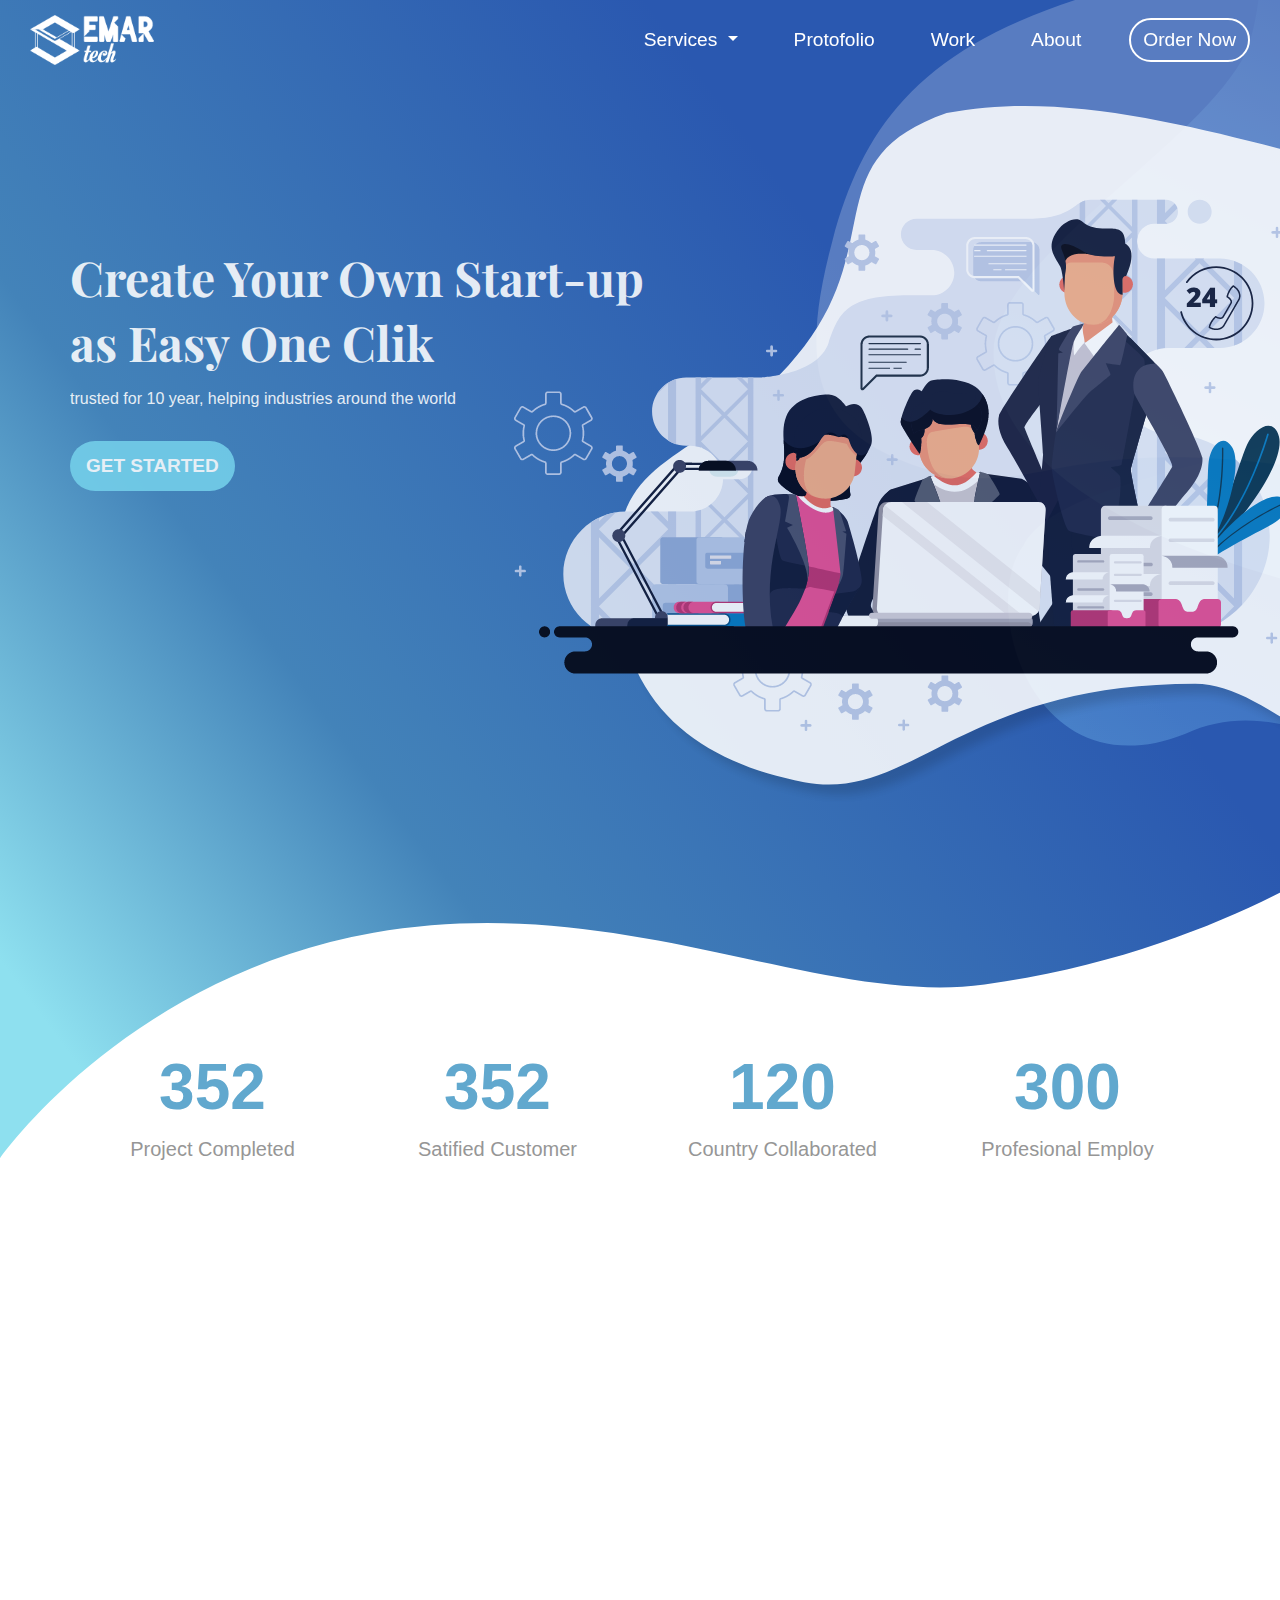
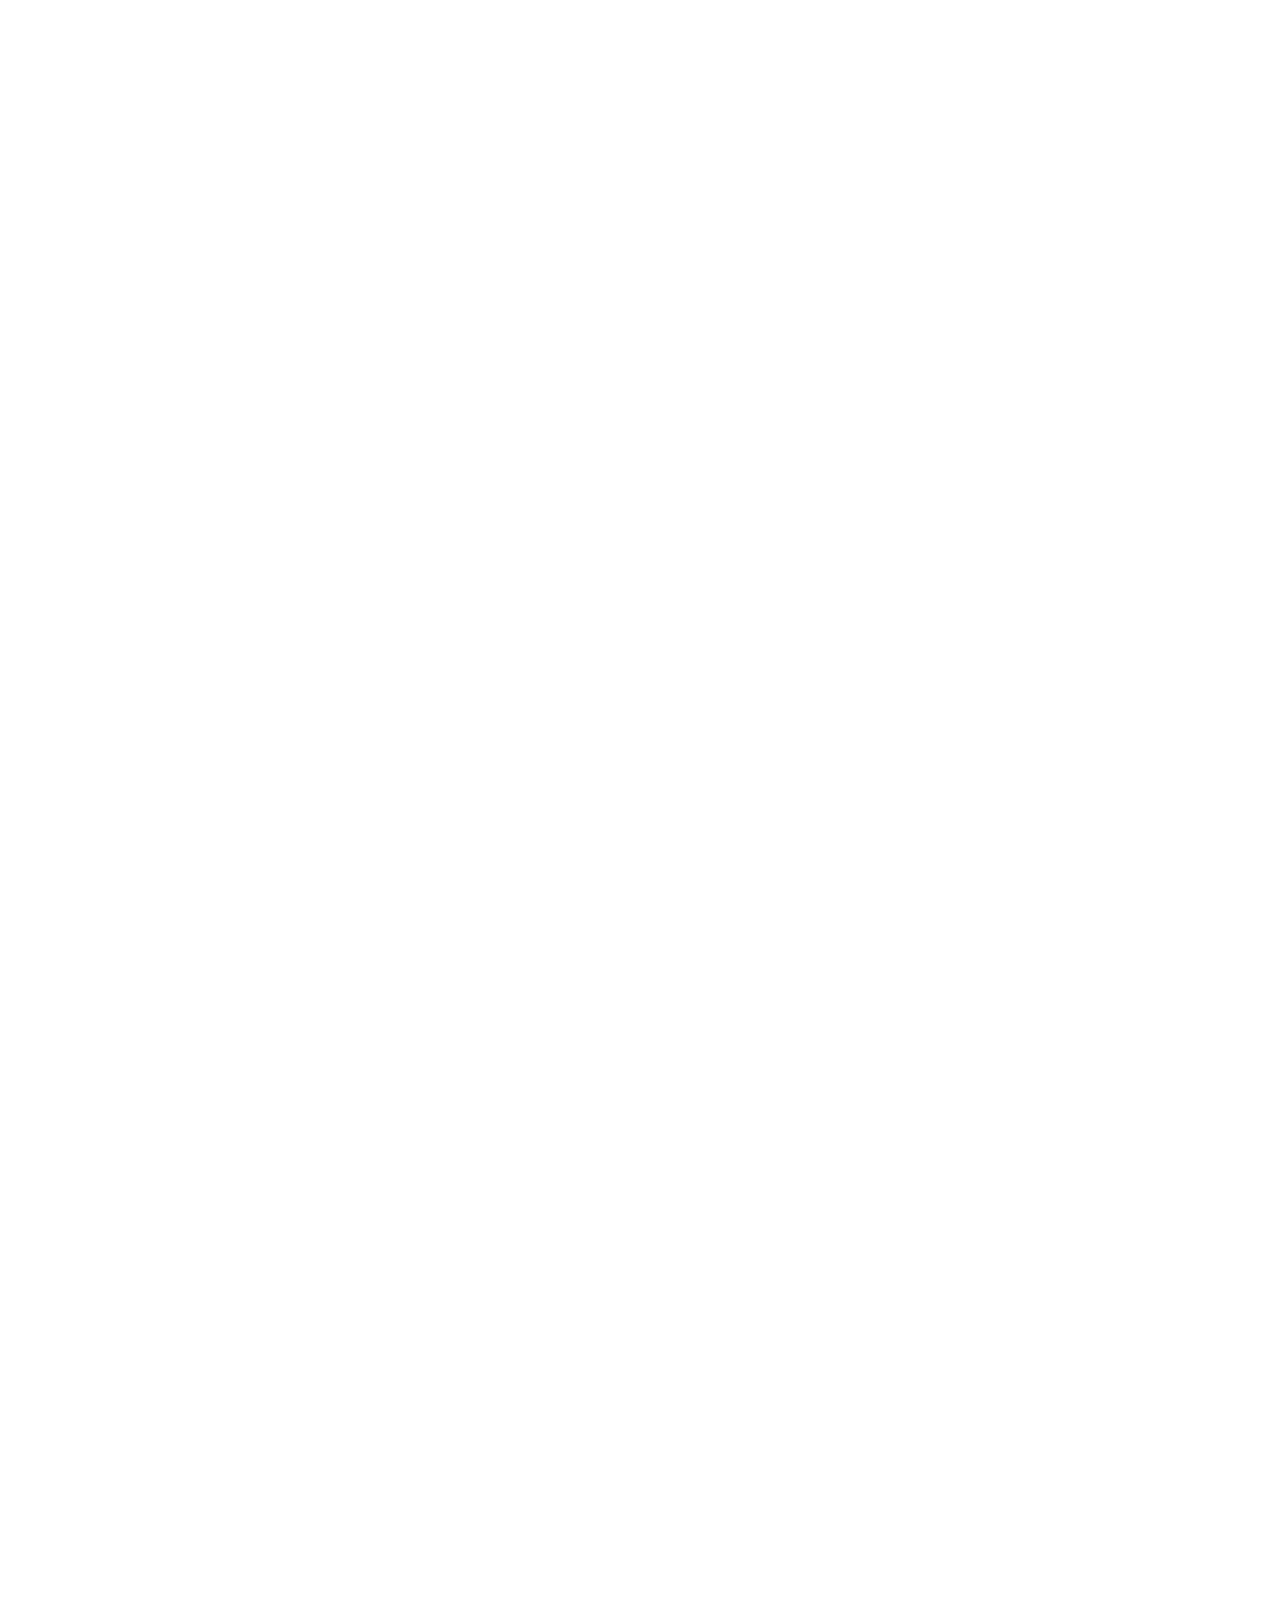
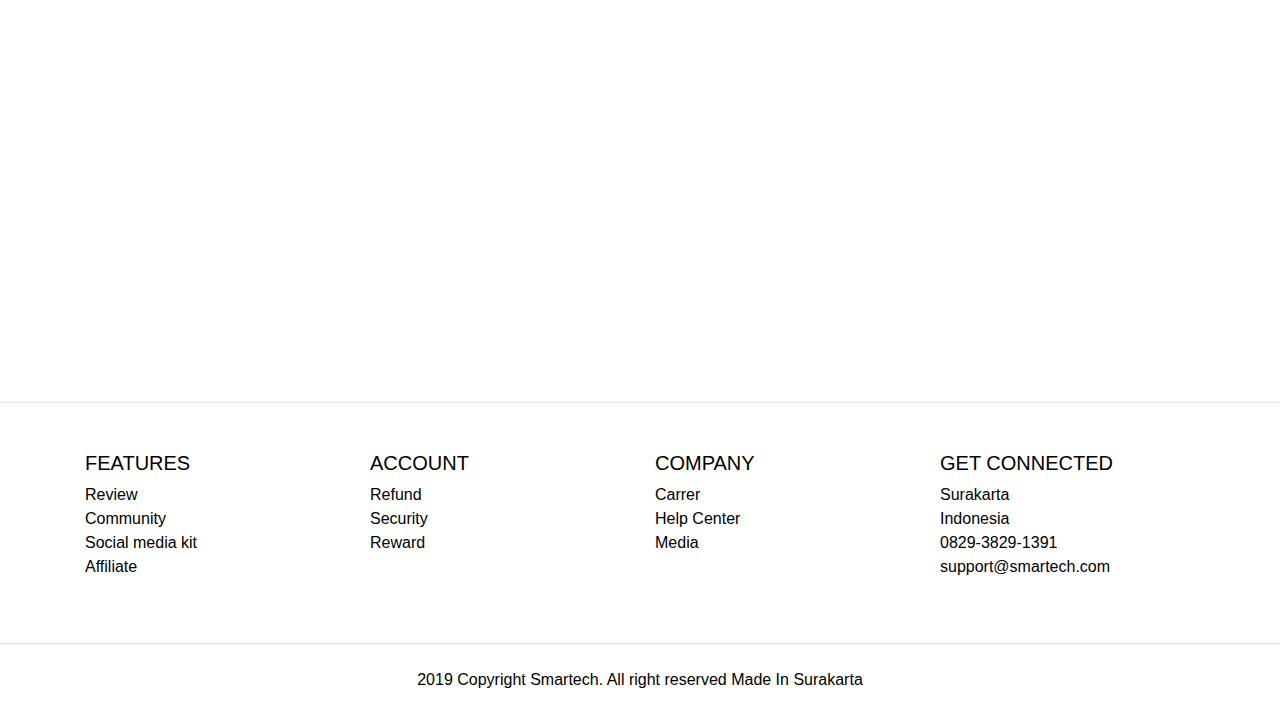
==== index.html @ 8cbab73a "add" ====
<!DOCTYPE html>
<html lang="en">
<head>
    <meta charset="UTF-8">
    <meta name="viewport" content="width=device-width, initial-scale=1.0">
    <meta http-equiv="X-UA-Compatible" content="ie=edge">
    
    <link rel="stylesheet" href="frontend/libraries/bootstrap/css/bootstrap.css">
    <link href="https://fonts.googleapis.com/css?family=Muli:200,200i,300,300i,400,400i,500,500i,600,600i,700,700i,800,800i,900,900i|Playfair+Display:400,400i,700,700i,900,900i&display=swap&subset=cyrillic,latin-ext" rel="stylesheet">
    <!-- <link rel="stylesheet" href="frontend/styles/main.css"> -->
    <link rel="stylesheet" href="frontend/styles/custom.css">
    <link rel="stylesheet" href="frontend/styles/animate.css">
    <title>Semartech.ID</title>
</head>
<body>
    
    
    <!-- navbar -->
    <nav id="navbar" class="navbar sticky-top navbar-expand-lg navbar-dark custom-menu">
        <a class="navbar-brand" href="index.html">
            <img height="50px" src="frontend/images/semartech_logo.png" alt="semartech_logo">
        </a>
        <button class="navbar-toggler" type="button" data-toggle="collapse" data-target="#navbarTogglerDemo01" aria-controls="navbarTogglerDemo01" aria-expanded="false" aria-label="Toggle navigation">
            <span class="navbar-toggler-icon"></span>
        </button>
        <div class="collapse navbar-collapse" id="navbarTogglerDemo01">
            <ul class="navbar-nav ml-auto">
                <li class="nav-item dropdown">
                    <a class="nav-link dropdown-toggle" href="#" id="navbarDropdownMenuLink" role="button" data-toggle="dropdown" aria-haspopup="true" aria-expanded="false">
                        Services
                    </a>
                    <div class="dropdown-menu" aria-labelledby="navbarDropdownMenuLink">
                        <a class="dropdown-item" href="#">Action</a>
                        <a class="dropdown-item" href="#">Another action</a>
                        <a class="dropdown-item" href="#">Something else here</a>
                    </div>
                </li>
                <li class="nav-item">
                    <a class="nav-link" href="portofolio.html">Protofolio</a>
                </li>
                <li class="nav-item">
                    <a class="nav-link" href="#">Work</a>
                </li>
                <li class="nav-item">
                    <a class="nav-link" href="about.html">About</a>
                </li>
            </ul>
            <a href="order.html" class="btn order-now" role="button" aria-pressed="true" style="border-radius: 50px;">Order Now</a>
        </div>
    </nav>
    
    <!-- header -->
    <header class="header">
        
        <div class="container">
            <div class="row d-flex  align-content-center flex-wrap">
                <div class="isi align-self-center fadeonload">
                    <h1>Create Your Own Start-up</h1>
                    <h1>as Easy One Clik</h1>
                    <p class="h-desc">trusted for 10 year, helping industries around the world</p>
                    <a href="#" class="get-started">GET STARTED</a>
                </div>
                <div class="img-relative fadeonload">
                    <img src="frontend/images/ilustration.png" alt="">
                </div>
                
            </div>
        </div>
    </header>
    
    <!-- Counting -->
    <section class="counting">
        <div class="container">
            <div class="row d-flex  align-content-end flex-wrap">
                <div class="col-md-3 text-center">
                    <h2 class="count" data-count="750">0</h2>
                    <p>Project Completed</p>
                </div>
                <div class="col-md-3 text-center">
                    <h2 class="count" data-count="420">0</h2>
                    <p>Satified Customer</p>
                </div>
                <div class="col-md-3 text-center">
                    <h2 class="count" data-count="120">0</h2>
                    <p>Country Collaborated</p>
                </div>
                <div class="col-md-3 text-center">
                    <h2 class="count"  data-count="300">0</h2>
                    <p>Profesional Employ</p>
                </div>
            </div>
        </div>
    </section> 
    
    <!-- Portofolio -->
    <div class="portofolio fadein">
        <div class="container">
            <h1 class="text-center">
                Portofolio
            </h1>
            <p class="text-center">
                Project was has been done
            </p>
            <div class="carousel slide multi-item-carousel" id="theCarousel">
                <div class="carousel-inner row w-100 mx-auto">
                    <div class="carousel-item active col-md-4">
                        <div class="box-portofolio">
                            <img src="frontend/images/item-1@2x.jpg" class="img-fluid mx-auto d-block">
                            <h1>Bird Pet</h1>
                            <p>Best star-up on Bird pet community in Japan</p>
                        </div>
                    </div>
                    <div class="carousel-item col-md-4">
                        <div class="box-portofolio">
                            <img src="frontend/images/item-2@2x.jpg" class="img-fluid mx-auto d-block">
                            <h1>Altm</h1>
                            <p>Online Banking in Euro</p>
                        </div>
                    </div>
                    <div class="carousel-item col-md-4">
                        <div class="box-portofolio">
                            <img src="frontend/images/item-3@2x.jpg" class="img-fluid mx-auto d-block">
                            <h1>nomads</h1>
                            <p>international travel and umrah</p>
                        </div>
                    </div>
                    <div class="carousel-item col-md-4">
                        <div class="box-portofolio">
                            <img src="frontend/images/item-3@2x.jpg" class="img-fluid mx-auto d-block">
                            <h1>nomads</h1>
                            <p>international travel and umrah</p>
                        </div>
                    </div>
                    <div class="carousel-item col-md-4">
                        <div class="box-portofolio">
                            <img src="frontend/images/item-3@2x.jpg" class="img-fluid mx-auto d-block">
                            <h1>nomads</h1>
                            <p>international travel and umrah</p>
                        </div>
                    </div>
                    
                </div>
                <a class="carousel-control-prev" href="#theCarousel" role="button" data-slide="prev">
                    <span class="carousel-control-prev-icon" aria-hidden="true"></span>
                    <span class="sr-only">Previous</span>
                </a>
                <a class="carousel-control-next" href="#theCarousel" role="button" data-slide="next">
                    <span class="carousel-control-next-icon" aria-hidden="true"></span>
                    <span class="sr-only">Next</span>
                </a>
            </div>
            <div class="view text-center">
                <a class="more" href="#">View More</a>
            </div>
        </div>
    </div>
    
    <!-- Partner section -->
    <section class="partner border-bottom fadein">
        <div class="container-fluid">
            <div class="row">
                <div class="col-md-3">
                    <h1>PARTNER</h1>
                    <p class="desc">
                        We cooperate with IT companies in the world for maximum result
                    </p>
                </div>
                <div class="col-md-9 text-center">
                    <div class="imagess">
                        <img class="img-partner align-middle" src="frontend/images/dicoding.png" alt="">
                        <img class="img-partner align-middle" src="frontend/images/adobe.png" alt="">
                        <img class="img-partner align-middle" src="frontend/images/samssung.png" alt="">
                        <img class="img-partner align-middle" src="frontend/images/ibm.png" alt="">
                    </div>
                </div>
            </div>
        </div>
    </section>
    
    <!-- How to Work section -->
    <section class="howtowork fadein">
        <div class="container">
            <div class="row buffer">
                <div class="col-md-4"></div>
                <div class="col-md-4 text-center">
                    <h1>How to Work</h1>
                    <p class="desc">Way to develop your profesional mobile app or website</p>
                </div>
                <div class="col-md-4"></div>
            </div>
            <div class="row buffer">
                <div class="col-md-4">
                    <img class="work-img" src="frontend/images/work1.png" alt="">
                </div>
                <div class="col-md-4">
                    <h1>Design</h1>
                    <p class="desc">Our Profesional designer will design your mobile app or website for produce best quality product</p>
                </div>
                <div class="col-md-4"></div>
            </div>
            <div class="row buffer">
                <div class="col-md-4"></div>
                <div class="col-md-4 text-right">
                    <h1>Develop</h1>
                    <p class="desc">And our profesional developer will implement the design to code with best algorithm</p>
                </div>
                <div class="col-md-4">
                    <img class="work-img" src="frontend/images/work2.png" alt="">
                </div>
            </div>
            <div class="row buffer">
                <div class="col-md-4">
                    <img class="work-img" src="frontend/images/work3.png" alt="">
                </div>
                <div class="col-md-4">
                    <h1>Deliver</h1>
                    <p class="desc">So, we can deliver your order with fast delivery time and we will teach you how to operate your website</p>
                </div>
                <div class="col-md-4"></div>
            </div>
        </div>
    </section>
    
    <!-- Testimonial section -->
    <!-- Portofolio -->
    <div class="testimonial fadein">
        <div class="container">
            <h1 class="text-center">
                Testimonial
            </h1>
            <p class="text-center">
                Who was satified with us
            </p>
            <div class="carousel slide multi-item-carousel" id="theCarousel-2">
                <div class="carousel-inner row w-100 mx-auto">
                    <div class="carousel-item active col-md-4">
                        <div class="box-testimonial">
                            <img src="frontend/images/testi-1.png" class="img-fluid d-block">
                        </div>
                    </div>
                    <div class="carousel-item col-md-4">
                        <div class="box-testimonial">
                            <img src="frontend/images/testi-2.png" class="img-fluid d-block">
                        </div>
                    </div>
                    <div class="carousel-item col-md-4">
                        <div class="box-testimonial">
                            <img src="frontend/images/testi-3.png" class="img-fluid d-block">
                        </div>
                    </div>
                    <div class="carousel-item col-md-4">
                        <div class="box-testimonial">
                            <img src="frontend/images/testi-2.png" class="img-fluid d-block">
                        </div>
                    </div>
                    
                    
                </div>
                <a class="carousel-control-prev" href="#theCarousel-2" role="button" data-slide="prev">
                    <span class="carousel-control-prev-icon" aria-hidden="true"></span>
                    <span class="sr-only">Previous</span>
                </a>
                <a class="carousel-control-next" href="#theCarousel-2" role="button" data-slide="next">
                    <span class="carousel-control-next-icon" aria-hidden="true"></span>
                    <span class="sr-only">Next</span>
                </a>
            </div>
            <div class="order text-center">
                <a class="now" href="#">Order Now</a>
            </div>
            
        </div>
    </div>
    
    <!-- Footer section -->
    <footer class="section-footer mb-4 border-top">
        <div class="container pt-5 pb-5">
            <div class="row justify-content-center">
                <div class="col-12">
                    <div class="row">
                        <div class="col-md-2 col-lg-3">
                            <h5>FEATURES</h5>
                            <ul class="list-unstyled">
                                <li><a href="#">Review</a></li>
                                <li><a href="#">Community</a></li>
                                <li><a href="#">Social media kit</a></li>
                                <li><a href="#">Affiliate</a></li>
                            </ul>
                        </div>
                        <div class="col-md-2 col-lg-3">
                            <h5>ACCOUNT</h5>
                            <ul class="list-unstyled">
                                <li><a href="#">Refund</a></li>
                                <li><a href="#">Security</a></li>
                                <li><a href="#">Reward</a></li>
                            </ul>
                        </div>
                        <div class="col-md-2 col-lg-3">
                            <h5>COMPANY</h5>
                            <ul class="list-unstyled">
                                <li><a href="#">Carrer</a></li>
                                <li><a href="#">Help Center</a></li>
                                <li><a href="#">Media</a></li>
                            </ul>
                        </div>
                        <div class="col-md-2 col-lg-3">
                            <h5>GET CONNECTED</h5>
                            <ul class="list-unstyled">
                                <li><a href="#">Surakarta</a></li>
                                <li><a href="#">Indonesia</a></li>
                                <li><a href="#">0829-3829-1391</a></li>
                                <li><a href="#">support@smartech.com</a></li>
                            </ul>
                        </div>
                    </div>
                </div>
            </div>
        </div>
        <div class="container-fluid">
            <div class="row border-top justify-content-center align-item pt-4">
                <div class="col-auto align-center-500 text-grey6=-light">
                    2019 Copyright Smartech. All right reserved   Made In Surakarta
                </div>
                
            </div>
        </div>
    </footer>
    
    <script src="frontend/libraries/jquery/jquery-3.4.1.min.js"></script>
    <script src="frontend/libraries/bootstrap/js/bootstrap.js"></script>
    <script>
        $('.multi-item-carousel').on('slide.bs.carousel', function (e) {
            let $e = $(e.relatedTarget),
            itemsPerSlide = 3,
            totalItems = $('.carousel-item', this).length,
            $itemsContainer = $('.carousel-inner', this),
            it = itemsPerSlide - (totalItems - $e.index());
            if (it > 0) {
                for (var i = 0; i < it; i++) {
                    $('.carousel-item', this).eq(e.direction == "left" ? i : 0).
                    // append slides to the end/beginning
                    appendTo($itemsContainer);
                }
            }
        });
    </script>
    <script>
        window.onscroll = function() {myFunction()};
        
        var navbar = document.getElementById("navbar");
        
        var sticky = navbar.offsetTop+200;
        
        function myFunction() {
            if (window.pageYOffset >= sticky) {
                navbar.classList.add("sticky")
            } else {
                navbar.classList.remove("sticky");
            }
        }
    </script>
    <script>
        // $(window).scroll(function (event) {
            //     var scroll = $(window).scrollTop();
            
            //     if(scroll == 0)
            //     setTimeout(function(){reInitCount();},500);
            // });
            
            function reInitCount(){
                $(".count").each(function() {
                    $(this).html('0');
                    count($(this));
                });
            }
            function count($this) {
                var current = parseInt($this.html(), 10);
                current = current + 1;
                $this.html(++current);
                if (current > $this.data('count')) {
                    $this.html($this.data('count'));
                } else {
                    setTimeout(function() {
                        count($this)
                    }, 1);
                }
            }
            
            reInitCount();
            
            
            $(window).scroll(function (event) {
                var scroll = $(window).scrollTop();
                if(scroll == 0)
                setTimeout(function(){reInitCount();},500);
                
                
            });
        </script>
        <script>
            $(document).ready(function() {
                $(window).scroll( function(){
                    $('.fadein').each( function(i){
                        
                        var bottom_of_element = $(this).offset().top + $(this).outerHeight();
                        var bottom_of_window = $(window).scrollTop() + $(window).height();
                        
                        if( bottom_of_window+500 > bottom_of_element ){
                            $(this).animate({'opacity':'1'},1000);
                        }
                        
                    }); 
                });
            });
        </script>
        <script>
            $(document).ready(function() {
                $('.fadeonload').each( function(i){
                    $(this).animate({'opacity':'1','margin-left':'0px'},1000);
                }); 
            });
        </script>
    </body>
    </html>
---- frontend/styles/main.css ----
body {
  font-family: "muli", sans-serif;
  color: blue;
}

.navbar-brand img {
  max-height: 40px;
}

.navbar {
  max-height: 70px;
  background-color: #2A58B0;
  color: white;
  position: fixed;
  width: 100%;
  top: 0;
  z-index: 1;
}

.navbar-dark .navbar-collapse {
  background-color: #2A58B0;
  margin-left: -20px;
  margin-right: -20px;
  padding-left: 20px;
  padding-right: 20px;
  padding-bottom: 5px;
}

.navbar-dark .navbar-nav .nav-item a {
  font-weight: 500;
  color: #fff;
}

.navbar-dark .navbar-nav .nav-item .dropdown-item {
  color: #2A58B0;
}

.btn-login {
  border-radius: 20px;
  background: #fff;
  opacity: 0.39;
  -webkit-box-shadow: 0px 10px 18px rgba(67, 109, 190, 0.8);
          box-shadow: 0px 10px 18px rgba(67, 109, 190, 0.8);
}

.btn-login:hover {
  opacity: 1;
}

.btn-navbar-right {
  margin-top: -10px !important;
  margin-bottom: -8px !important;
}

header {
  color: #000;
  font-weight: 600;
  background-image: url("../images/portofolio_background.jpg");
  background-size: cover;
  margin-top: -50px;
  padding: 90px 0 45px;
}

header h1 {
  font-family: "playfair display", sans-serif;
  font-weight: bold;
}

header img {
  max-width: 500px;
  max-height: 600px;
  margin-right: 100px;
}

.section-portofolio {
  color: #000;
  background: -webkit-gradient(linear, left top, left bottom, from(rgba(241, 251, 253, 0.21)), to(#e7ebed));
  background: linear-gradient(rgba(241, 251, 253, 0.21) 0%, #e7ebed 100%);
}

.section-portofolio h2 {
  font-family: "playfair display", sans serif;
  font-weight: bold;
}

.card-portofolio {
  padding: 20px 24px;
  width: 300px;
  height: 400px;
  border-radius: 8px;
  background: #fff;
  -webkit-box-shadow: 10px 10px 30px rgba(0, 0, 0, 0.5);
          box-shadow: 10px 10px 30px rgba(0, 0, 0, 0.5);
}

.card-portofolio .card {
  min-width: 300px;
}

.card-portofolio .card-portofolio-content img {
  max-width: 250px;
  max-height: 300px;
}

.card-portofolio .card-portofolio-content h3 {
  font-weight: 600;
  font-size: 24px;
  color: #000;
}

.card-portofolio .card-portofolio-content p {
  margin-top: -5px;
  font-family: Muli;
  font-weight: normal;
  text-align: left;
  font-size: 12px;
  color: #605c5c;
  border: 1px solid rgba(0, 0, 0, 0);
}

footer {
  color: #000;
}

footer a {
  color: #000;
}

.order {
  background-image: url("../images/background_order.jpg");
  min-height: 660px;
  color: #fff;
}

.order .back-home {
  color: white;
  margin-top: -12px;
  margin-left: 0px;
}

.order .back-home a {
  color: white;
}

.order h1 {
  font-family: "Playfair Display", serif;
  font-weight: bold;
  font-size: 45px;
}

.order p {
  font-weight: lighter;
}

.order h3 {
  font-family: "Playfair Display", serif;
  font-weight: 500;
}

.order input {
  width: 460px;
  height: 44px;
  border-radius: 4px;
  background: rgba(255, 255, 255, 0.048);
  -webkit-box-shadow: 0px 3px 6px rgba(0, 0, 0, 0.685);
          box-shadow: 0px 3px 6px rgba(0, 0, 0, 0.685);
  padding: 12px;
  color: #fff;
}

.order input:focus {
  outline-color: #00FFE2;
  background: rgba(0, 0, 0, 0.048);
  outline-width: 5px;
  border: none;
}

.order textarea {
  width: 460px;
  height: 100px;
  border-radius: 4px;
  background: rgba(255, 255, 255, 0.048);
  -webkit-box-shadow: 0px 3px 6px rgba(0, 0, 0, 0.685);
          box-shadow: 0px 3px 6px rgba(0, 0, 0, 0.685);
  color: #fff;
  padding: 12px;
}

.order textarea:focus {
  background: rgba(0, 0, 0, 0.048);
  border: none;
  outline-color: #00FFE2;
  outline-width: 5px;
}

.order .btn-send {
  background-color: #00FFE2;
  font-family: "Muli", sans-serif;
  font-weight: 600;
}

.order .btn-send:hover {
  background-color: #a8fff5;
}

.order .project-type {
  width: 460px;
  height: 44px;
  border-radius: 4px;
  background: rgba(255, 255, 255, 0.048);
  -webkit-box-shadow: 0px 3px 6px rgba(0, 0, 0, 0.685);
          box-shadow: 0px 3px 6px rgba(0, 0, 0, 0.685);
  padding: 12px;
  color: #fff;
}

.order .project-type .item-project {
  width: 460px;
  height: 44px;
  border-radius: 4px;
  background: rgba(255, 255, 255, 0.048);
  -webkit-box-shadow: 0px 3px 6px rgba(0, 0, 0, 0.685);
          box-shadow: 0px 3px 6px rgba(0, 0, 0, 0.685);
  padding: 12px;
  color: #fff;
}

.order .project-type:focus {
  background: rgba(0, 0, 0, 0.048);
  border: none;
  outline-color: #00FFE2;
  outline-width: 5px;
}
/*# sourceMappingURL=main.css.map */
---- frontend/styles/custom.css ----
body{
    color: black;
    /* overflow-x: hidden; */
}
h1 {
    font-family: "playfair display", sans-serif;
    font-weight: bold;
}
.buffer {
    padding: 25px 0px;
}
.vcenter {
    display: flex;
    align-items: center;
}

/* NAV */



.custom-menu {
    background-color: #2a324000;
    padding: 10px 30px;
    position: fixed;
    width: 100%;
    transition: 0.3s;
}
.bg-blue{
    background-color: #4471c6;
}
.ml-auto .dropdown-menu {
    left: auto !important;
    right: 0px;
}
.order-now {
    border-radius: 50px;
    border: 2px solid white;
    margin-left: 20px;
}
.nav-item .nav-link, .order-now {
    font-size: 1.2em;
    
}
.navbar-dark .navbar-nav .nav-link, .order-now {
    color: white;
}
li.nav-item {
    padding: 0px 20px;
}
div#navbarTogglerDemo01 {
    background: transparent;
}
.sticky {
    background: #61a8ce;
    transition: 0.3s;
}
/* NAV ENDS */

/* HEADER */
.header {
    background: url(../images/background.png)no-repeat;
    /* height: 100vh; */
    overflow: hidden;
    padding: 50px 0px;
}
.header .row{
    height: 740px;
}
.isi.align-self-center {
    color: white;
    margin-bottom: 100px;
}
.isi h1 {
    font-size: 3em;
}
.isi a {
    text-decoration: none;
    /* border: 2px solid white; */
    padding: 11px 16px;
    border-radius: 32px;
    color: white;
    font-size: 19px;
    background: #75d1eb;
    font-weight: bolder;
    display: inline-block;
    margin-top: 15px;
}
p.h-desc {
    margin: 15px 0px;
}
.img-relative {
    position: absolute;
    right: 0;
    top: 75px;
}


/* Counting */
.counting {
    background: url(../images/background2.png)no-repeat;
    /* height: 318px; */
    /* background: red; */
    background-position-y: -24px;
}
.counting .row {
    height: 340px;
}
h2.count {
    font-size: 4em;
    font-weight: bold;
    color: #61a8ce;
}
.counting p {
    font-size: 20px;
    color: #969696;
}





/* Portofolio */
.portofolio {
    background: linear-gradient(180deg, #ffffff, #cbd6ec);
    padding: 50px 0px;
    overflow: hidden;
}
.box-portofolio {
    background: white;
    padding: 20px;
    border-radius: 10px;
    box-shadow: 8px 4px 29px -11px black;
}
.carousel-item {
    padding: 30px;
}
.box-portofolio h1 {
    font-family: -apple-system, BlinkMacSystemFont, "Segoe UI", Roboto, "Helvetica Neue", Arial, "Noto Sans", sans-serif, "Apple Color Emoji", "Segoe UI Emoji", "Segoe UI Symbol", "Noto Color Emoji";
    font-size: 20px;
    font-weight: 100;
    margin: 15px 0px 5px 0px;
}
.box-portofolio p {
    color: #717171;
    font-size: 12px;
}
@media (min-width: 768px) {
    .multi-item-carousel .carousel-inner .carousel-item {
      margin-right: inherit;
    }
    .multi-item-carousel .carousel-inner .carousel-item.active + .carousel-item,
    .multi-item-carousel .carousel-inner .carousel-item.active + .carousel-item + .carousel-item {
      display: block;
    }
    .multi-item-carousel .carousel-inner .carousel-item.active:not(.carousel-item-right):not(.carousel-item-left),
    .multi-item-carousel .carousel-inner .carousel-item.active:not(.carousel-item-right):not(.carousel-item-left) + .carousel-item,
    .multi-item-carousel .carousel-inner .carousel-item.active:not(.carousel-item-right):not(.carousel-item-left) + .carousel-item + .carousel-item {
      transition: none;
    }
    .multi-item-carousel .carousel-inner .carousel-item.active + .carousel-item + .carousel-item + .carousel-item {
      position: absolute;
      top: 0;
      right: -33.33333333%;
      z-index: -1;
      display: block;
      visibility: visible;
    }
    .multi-item-carousel .carousel-inner .carousel-item-next,
    .multi-item-carousel .carousel-inner .carousel-item-prev {
      position: relative;
      -webkit-transform: translate3d(0, 0, 0);
              transform: translate3d(0, 0, 0);
    }
    .multi-item-carousel .carousel-inner .carousel-item-prev.carousel-item-right {
      position: absolute;
      top: 0;
      left: 0;
      z-index: -1;
      display: block;
      visibility: visible;
    }
    .multi-item-carousel .active.carousel-item-left + .carousel-item-next.carousel-item-left,
    .multi-item-carousel .carousel-item-next.carousel-item-left + .carousel-item,
    .multi-item-carousel .carousel-item-next.carousel-item-left + .carousel-item + .carousel-item,
    .multi-item-carousel .carousel-item-next.carousel-item-left + .carousel-item + .carousel-item + .carousel-item {
      position: relative;
      -webkit-transform: translate3d(-100%, 0, 0);
              transform: translate3d(-100%, 0, 0);
      visibility: visible;
    }
    .multi-item-carousel .active.carousel-item-right + .carousel-item-prev.carousel-item-right,
    .multi-item-carousel .carousel-item-prev.carousel-item-right + .carousel-item,
    .multi-item-carousel .carousel-item-prev.carousel-item-right + .carousel-item + .carousel-item,
    .multi-item-carousel .carousel-item-prev.carousel-item-right + .carousel-item + .carousel-item + .carousel-item {
      position: relative;
      -webkit-transform: translate3d(100%, 0, 0);
              transform: translate3d(100%, 0, 0);
      display: block;
      visibility: visible;
    }
  }
  


/* Partner */
.partner .container-fluid {
    padding: 0px 40px;
}
.partner .desc {
    font-size: 19px;
}
img.img-partner {
    padding: 0px 5px;
    vertical-align: middle;
}
.border-bottom {
    border-bottom: 1px solid black;
}
.imagess {
    margin: 15px 0px;
}
.partner {
    padding: 30px 0px;
}

/* How it work */
img.work-img {
    width: 100%;
}
p.desc {
    color: #706c6c;
    font-size: 22px;
}
/* Testimonial */

.testimonial p {
    /* letter-spacing: 2px; */
    font-size: 22px;
    font-weight: 100;
    color: #706c6c;
}
.testimonial {
    background: #dfe6f3;
    padding: 50px 0px;
    overflow: hidden;
}
.box-testimonial {
    /* border: 1px solid #888888; */
    padding: 5px;
    border-radius: 10px;
    background: white;
    box-shadow: 5px 6px 11px #afafaf;
}
.testimonial .col-md-4 {
    padding: 10px;
}
.testimonial .carousel-inner{
        padding: 10px 0px;
}
.order , .view{
    margin-top:20px;
}
.order .now, .view .more {
    text-decoration: none;
    transition: 0.2s;
    color: white;
    background: #75d1eb;
    font-size: 20px;
    font-weight: bold;
    border-radius: 40px;
    padding: 10px 30px;
    box-shadow: 3px 3px 7px #5b8894;
}
.order .now:hover,.view .more:hover{
    background: #61a8ce;
}


/* Costum */
.carousel-control-prev {
    left: -12%;
}
.carousel-control-next {
    right: -12%;
}
.carousel-control-next-icon {
    background: #73cae2;
    -webkit-mask-image: url(../images/next.svg);
    mask-image: url(../images/next.svg);
}
.carousel-control-prev-icon {
    background: #73cae2;
    -webkit-mask-image: url(../images/back.svg);
    mask-image: url(../images/back.svg);

}
.carousel-control-prev-icon,.carousel-control-next-icon {
    height: 60px;
    width: 60px;
}

/* Footer */
.section-footer a {
    color: black;
}


@media (max-width: 768px){
    .img-relative{
        display: none;
    }
    .header {
        background: url(../images/background.png)no-repeat;
        /* height: 100vh; */
        overflow: hidden;
        height: 100vh;
        padding: 50px 35px;
    }
    .header .row {
        height: 100vh;
    }
    .isi.align-self-center {
        margin-bottom: 0px;
    }
    .counting {
        background: unset;
        height: unset;
        padding: 40px 0px;
    }
    .counting .row {
        height: unset;
    }
    .isi h1 {
        font-size: 2em;
    }
    .carousel-control-prev {
        left: -6%;
    }
    .carousel-control-next {
        right: -6%;
    }
    .partner h1 {
        text-align: center;
    }
    .howtowork {
        padding: 22px;
    }
    .howtowork h1 {
        text-align:center;
    }
    .howtowork .desc {
        text-align: justify;
    }
    .navbar a {
        margin: 0px;
        display: block;
    }
}
.fadein {
    opacity:0;
}
.fadeonload {
    opacity: 0;
}
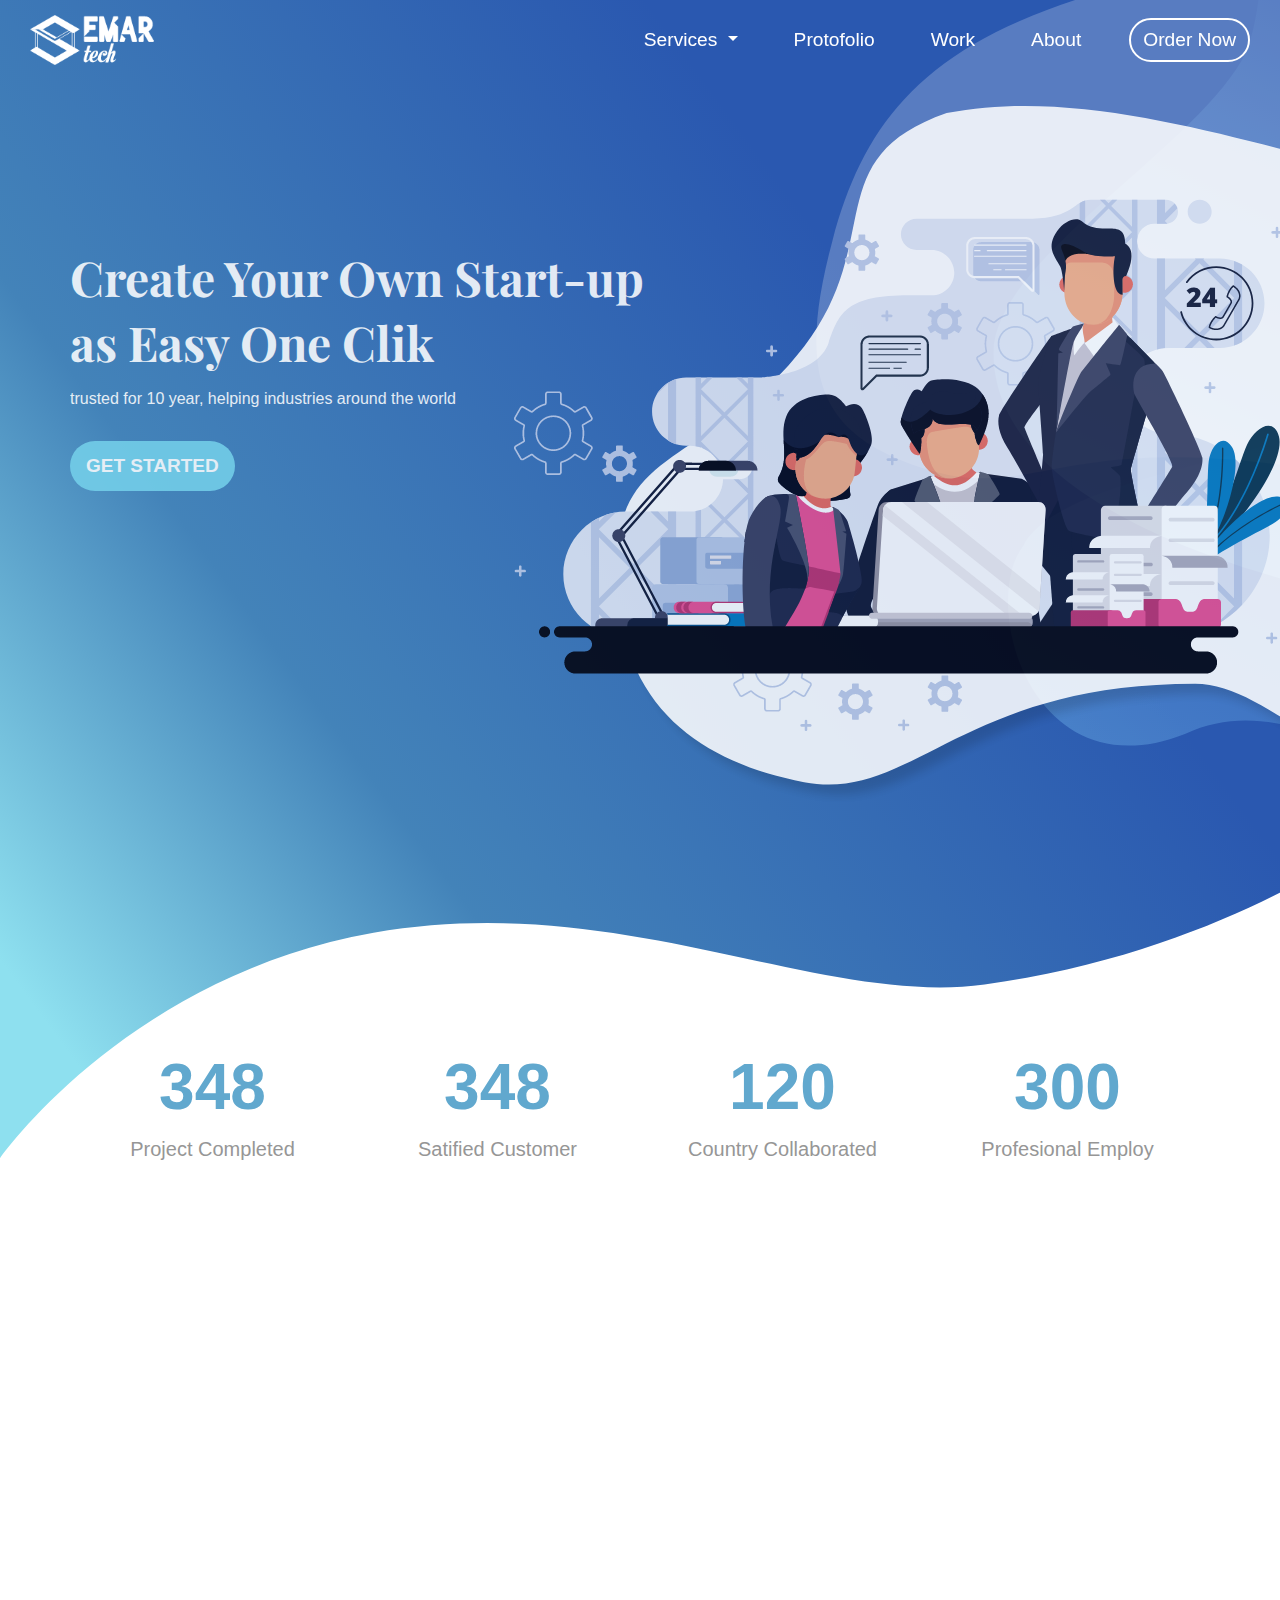
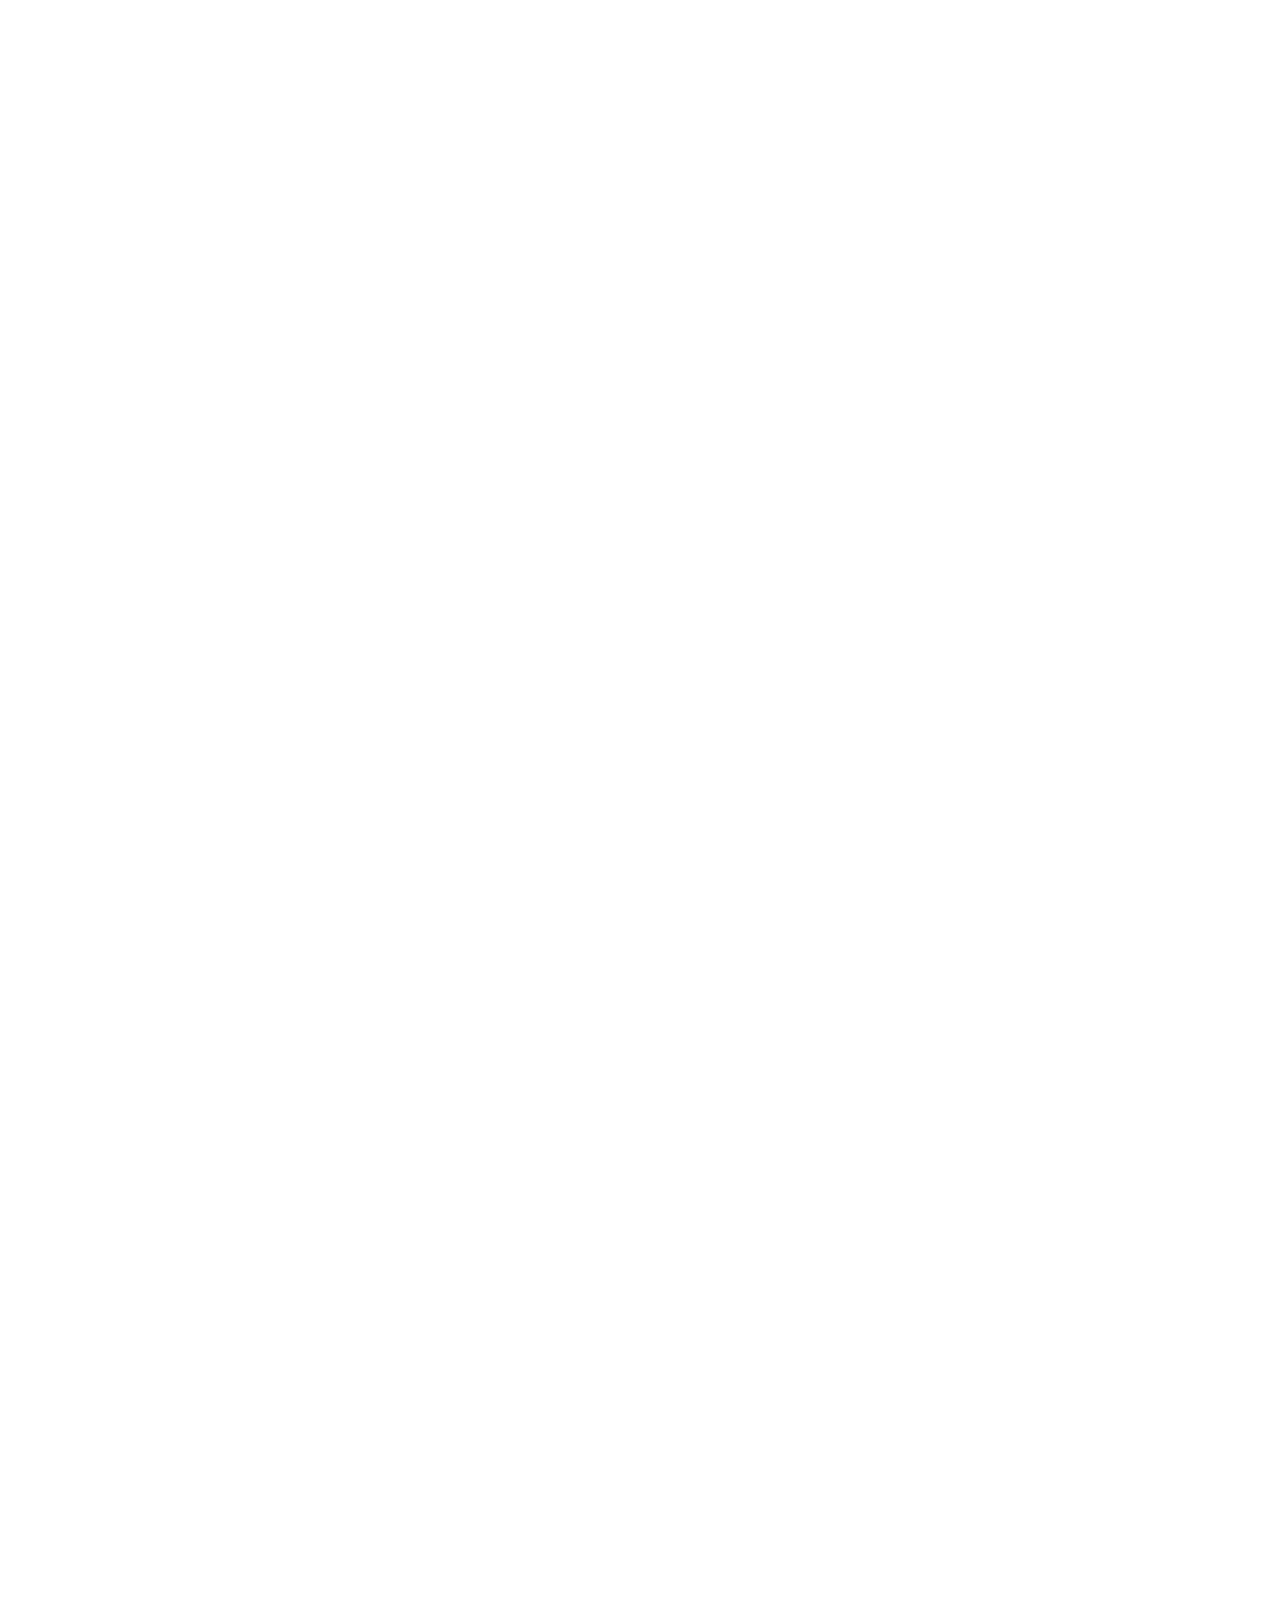
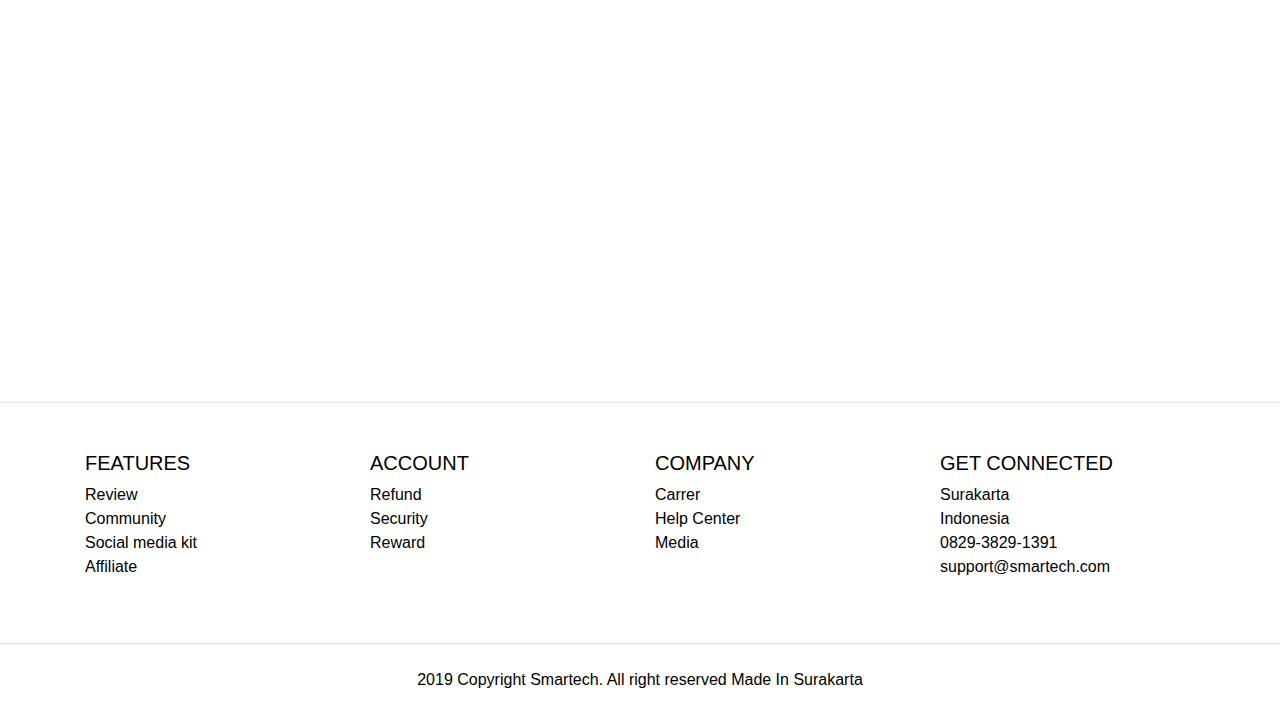
==== commit c71ab1f0: "rev" ====
--- a/index.html
+++ b/index.html
@@ -58,7 +58,7 @@
                     <h1>Create Your Own Start-up</h1>
                     <h1>as Easy One Clik</h1>
                     <p class="h-desc">trusted for 10 year, helping industries around the world</p>
-                    <a href="#" class="get-started">GET STARTED</a>
+                    <a href="order.html" class="get-started">GET STARTED</a>
                 </div>
                 <div class="img-relative fadeonload">
                     <img src="frontend/images/ilustration.png" alt="">
@@ -150,7 +150,7 @@
                 </a>
             </div>
             <div class="view text-center">
-                <a class="more" href="#">View More</a>
+                <a class="more" href="portofolio.html">View More</a>
             </div>
         </div>
     </div>
@@ -266,7 +266,7 @@
                 </a>
             </div>
             <div class="order text-center">
-                <a class="now" href="#">Order Now</a>
+                <a class="now" href="order.html">Order Now</a>
             </div>
             
         </div>
@@ -278,7 +278,7 @@
             <div class="row justify-content-center">
                 <div class="col-12">
                     <div class="row">
-                        <div class="col-md-2 col-lg-3">
+                        <div class="col-md-2 col-xs-6 col-lg-3">
                             <h5>FEATURES</h5>
                             <ul class="list-unstyled">
                                 <li><a href="#">Review</a></li>
@@ -287,7 +287,7 @@
                                 <li><a href="#">Affiliate</a></li>
                             </ul>
                         </div>
-                        <div class="col-md-2 col-lg-3">
+                        <div class="col-md-2 col-xs-6 col-lg-3">
                             <h5>ACCOUNT</h5>
                             <ul class="list-unstyled">
                                 <li><a href="#">Refund</a></li>
@@ -295,7 +295,7 @@
                                 <li><a href="#">Reward</a></li>
                             </ul>
                         </div>
-                        <div class="col-md-2 col-lg-3">
+                        <div class="col-md-2 col-xs-6 col-lg-3">
                             <h5>COMPANY</h5>
                             <ul class="list-unstyled">
                                 <li><a href="#">Carrer</a></li>
@@ -303,7 +303,7 @@
                                 <li><a href="#">Media</a></li>
                             </ul>
                         </div>
-                        <div class="col-md-2 col-lg-3">
+                        <div class="col-md-2 col-xs-6 col-lg-3">
                             <h5>GET CONNECTED</h5>
                             <ul class="list-unstyled">
                                 <li><a href="#">Surakarta</a></li>
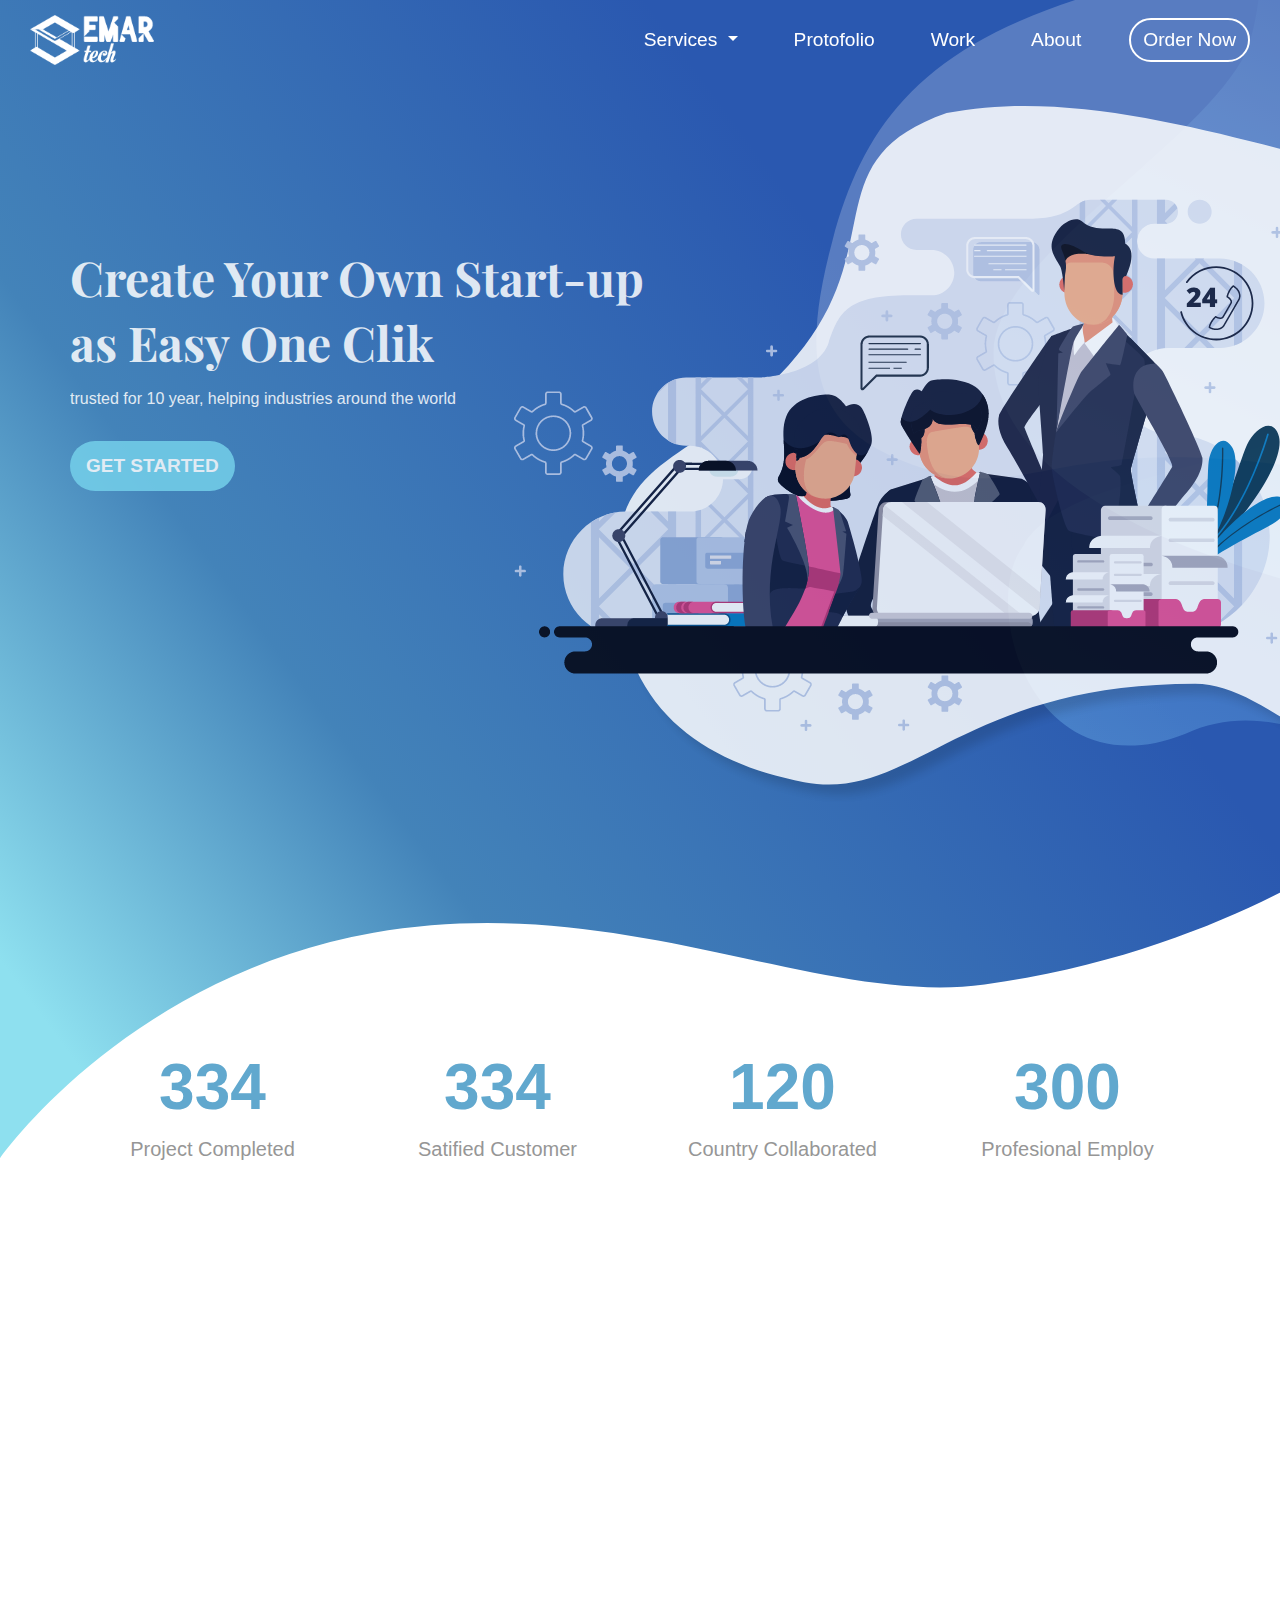
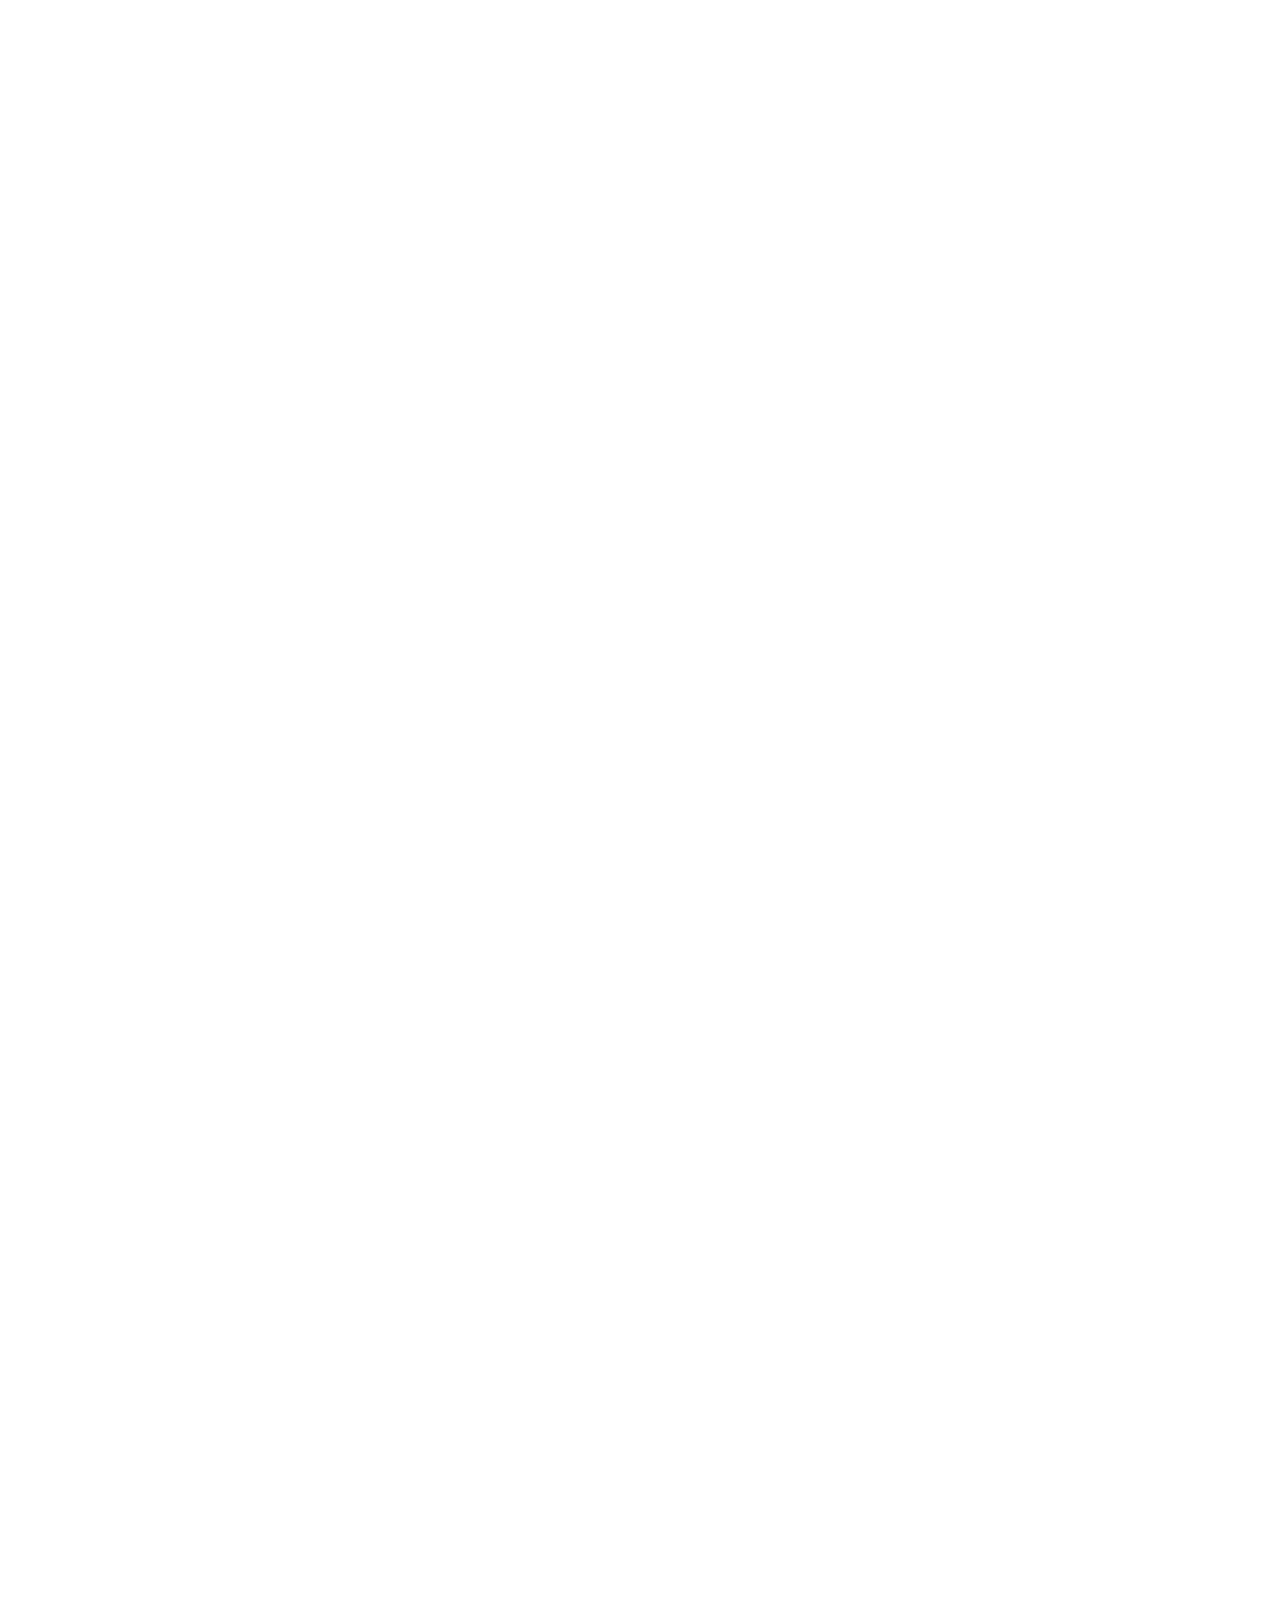
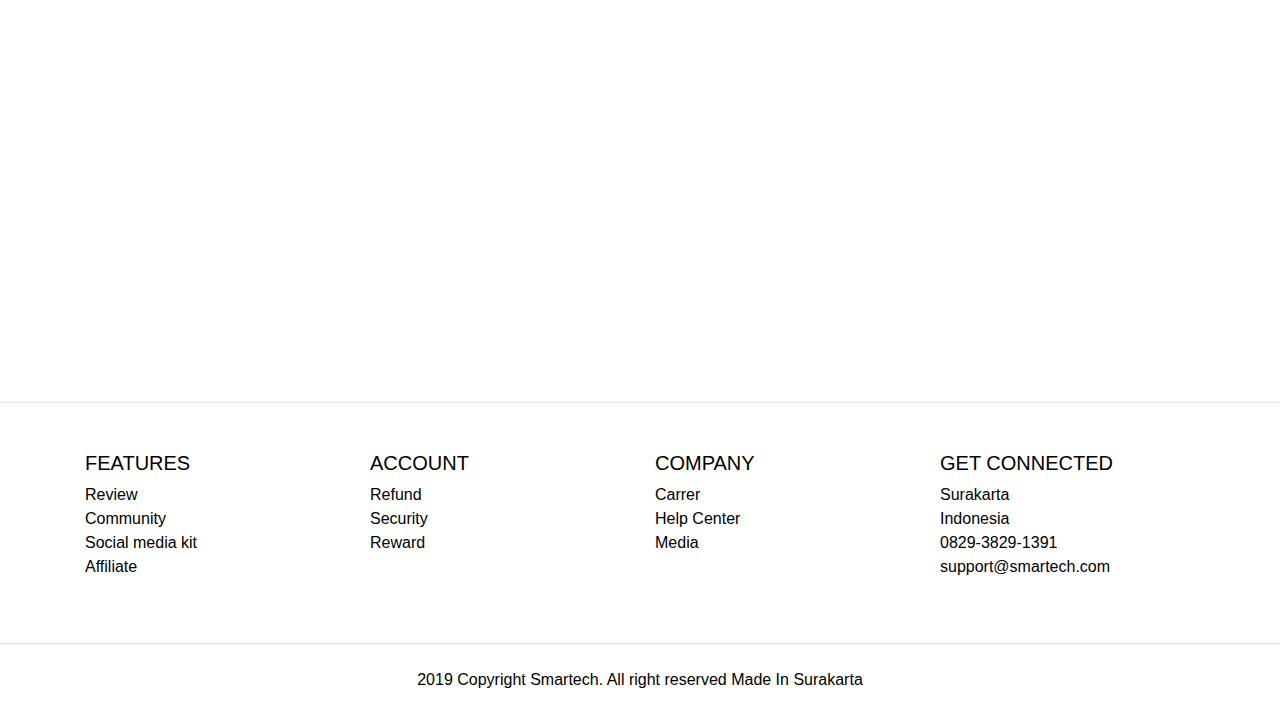
==== commit c469ed38: "rev" ====
--- a/index.html
+++ b/index.html
@@ -199,12 +199,12 @@
                 <div class="col-md-4"></div>
             </div>
             <div class="row buffer">
-                <div class="col-md-4"></div>
-                <div class="col-md-4 text-right">
+                <div class="col-md-4 order-md-3"></div>
+                <div class="col-md-4 text-right order-md-2">
                     <h1>Develop</h1>
                     <p class="desc">And our profesional developer will implement the design to code with best algorithm</p>
                 </div>
-                <div class="col-md-4">
+                <div class="col-md-4 order-md-1">
                     <img class="work-img" src="frontend/images/work2.png" alt="">
                 </div>
             </div>
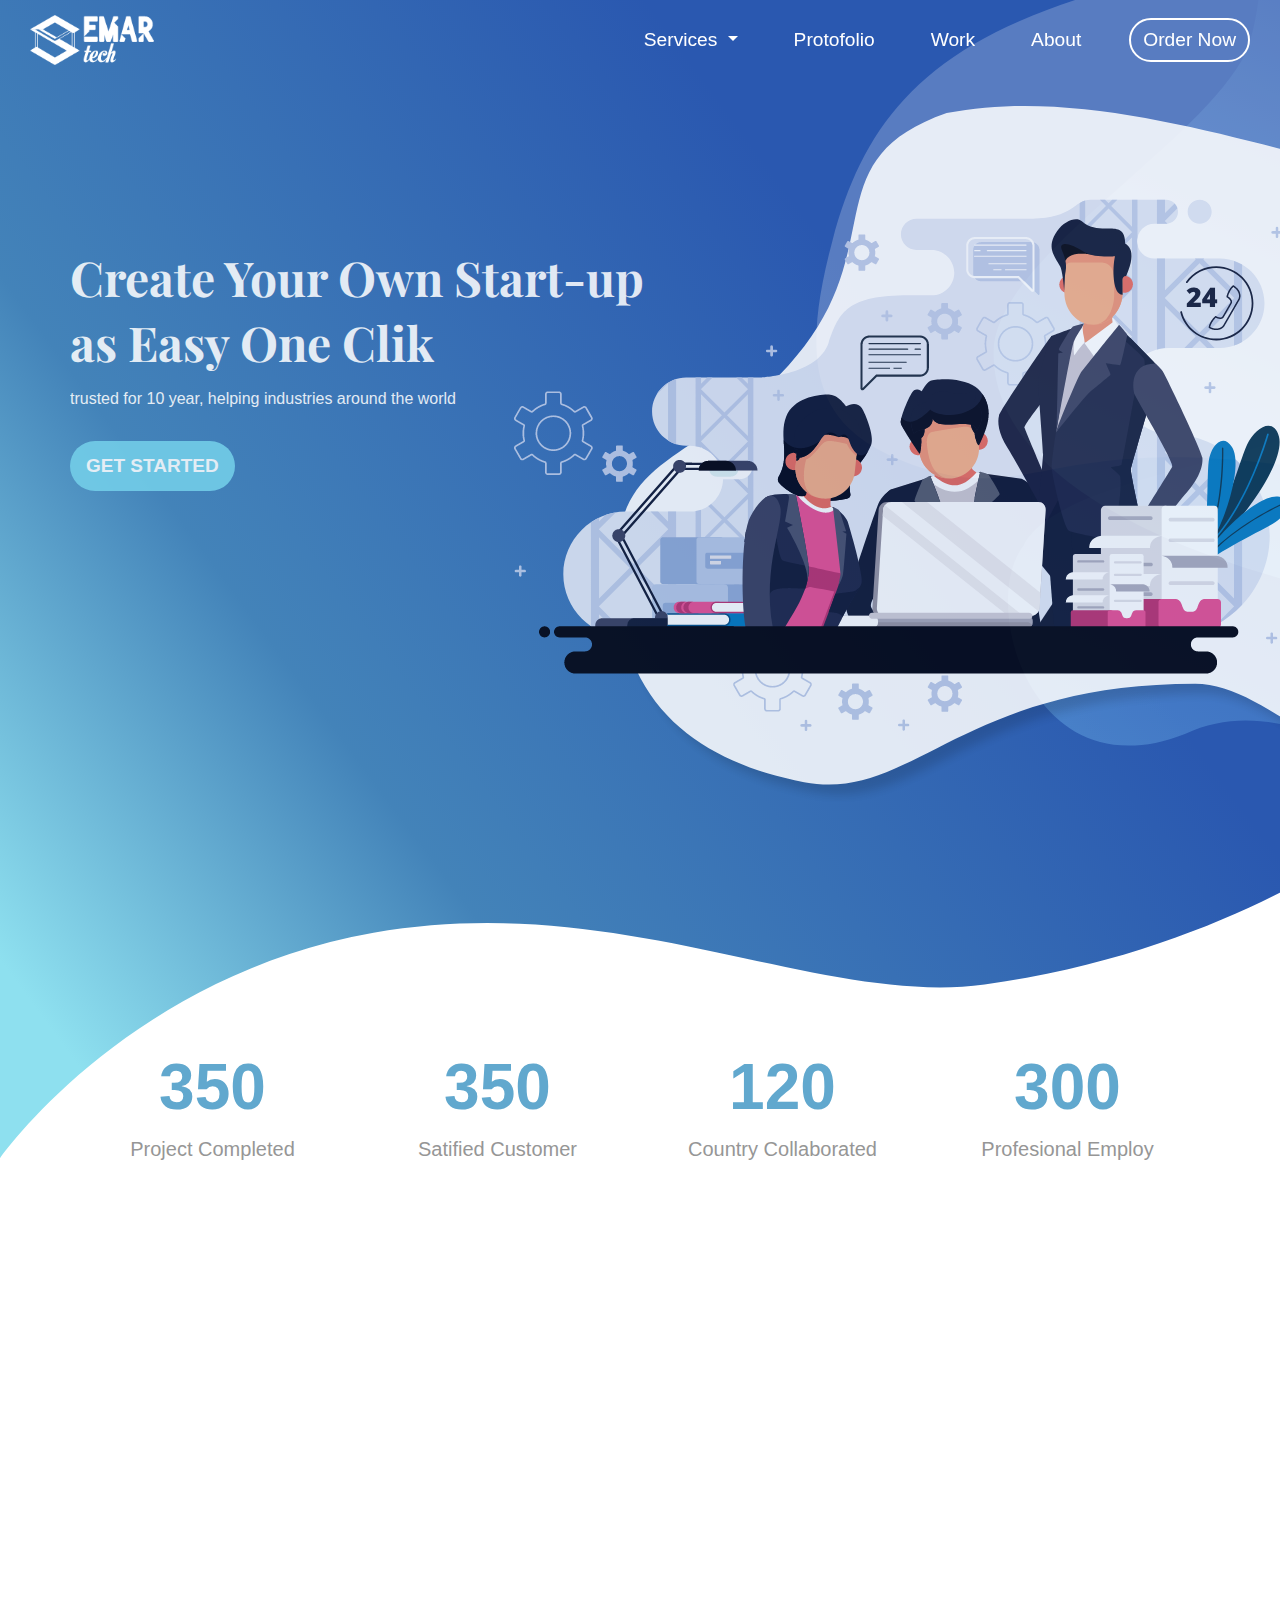
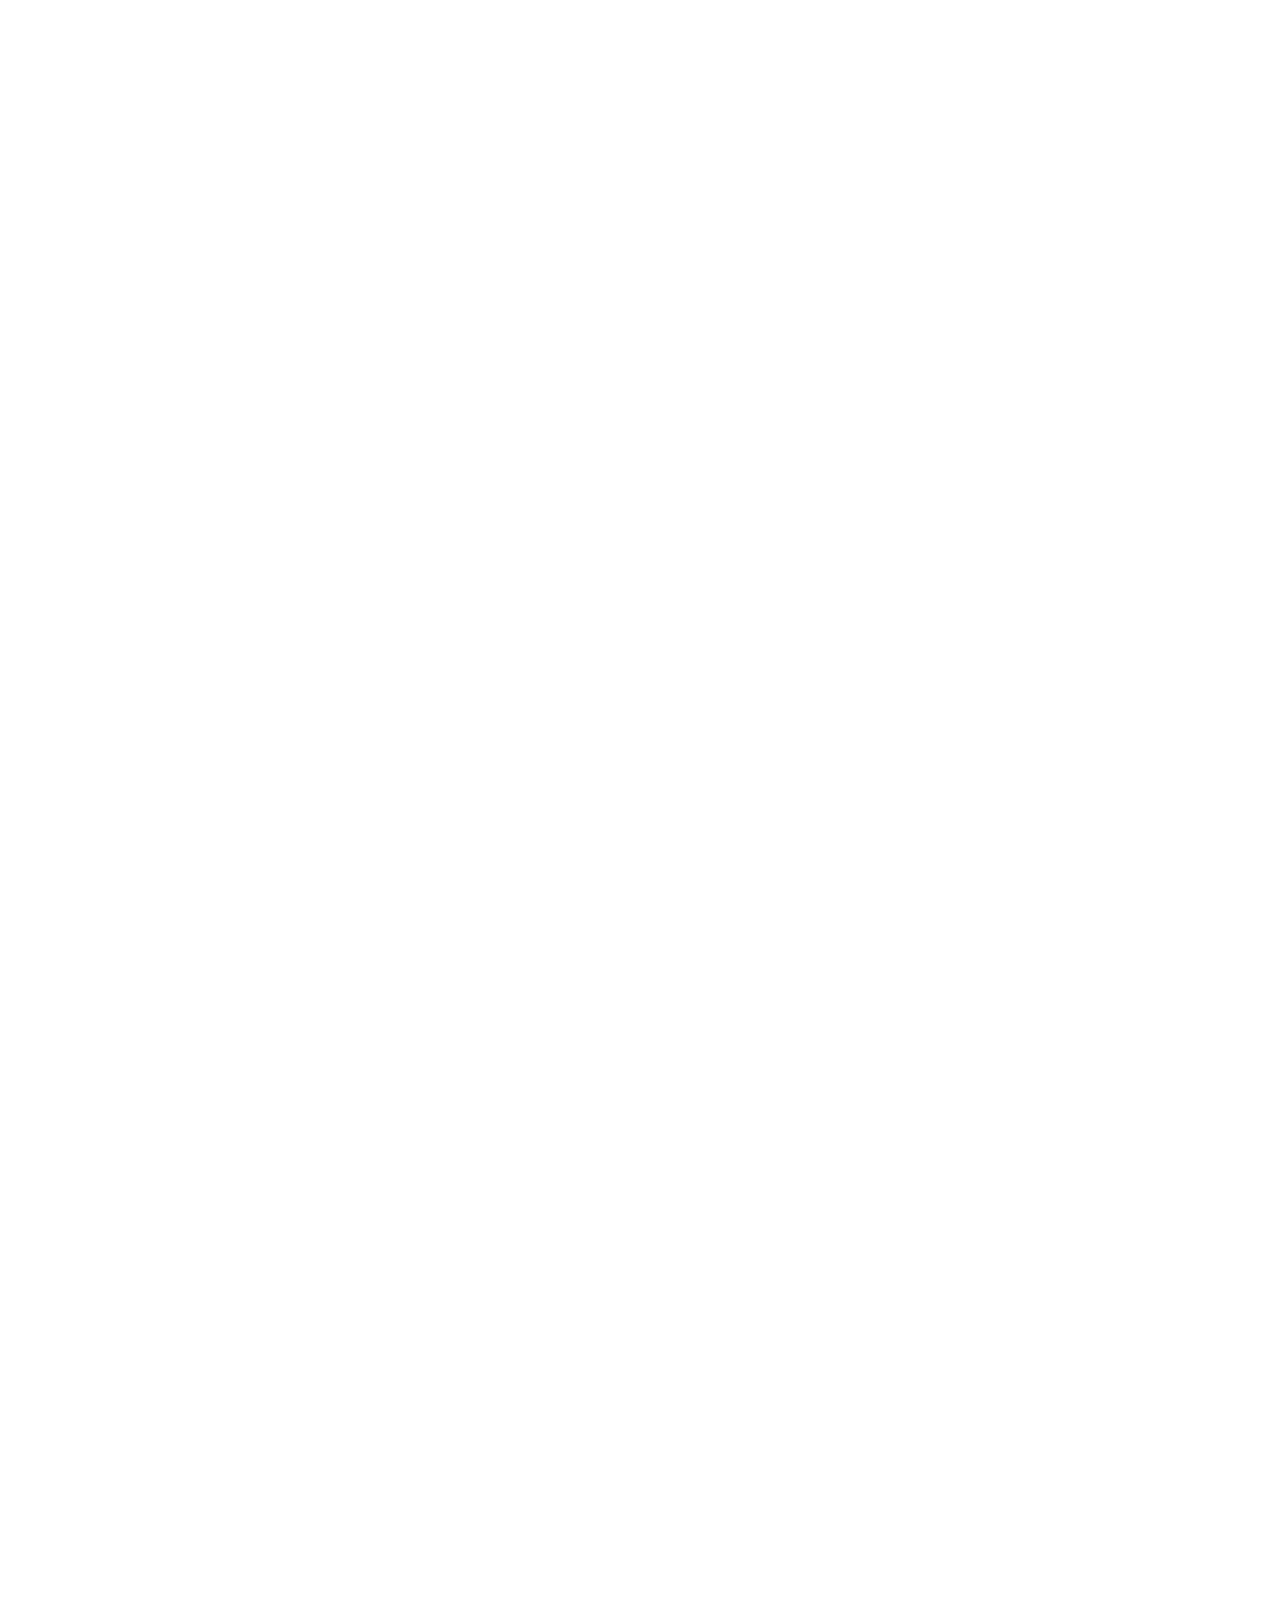
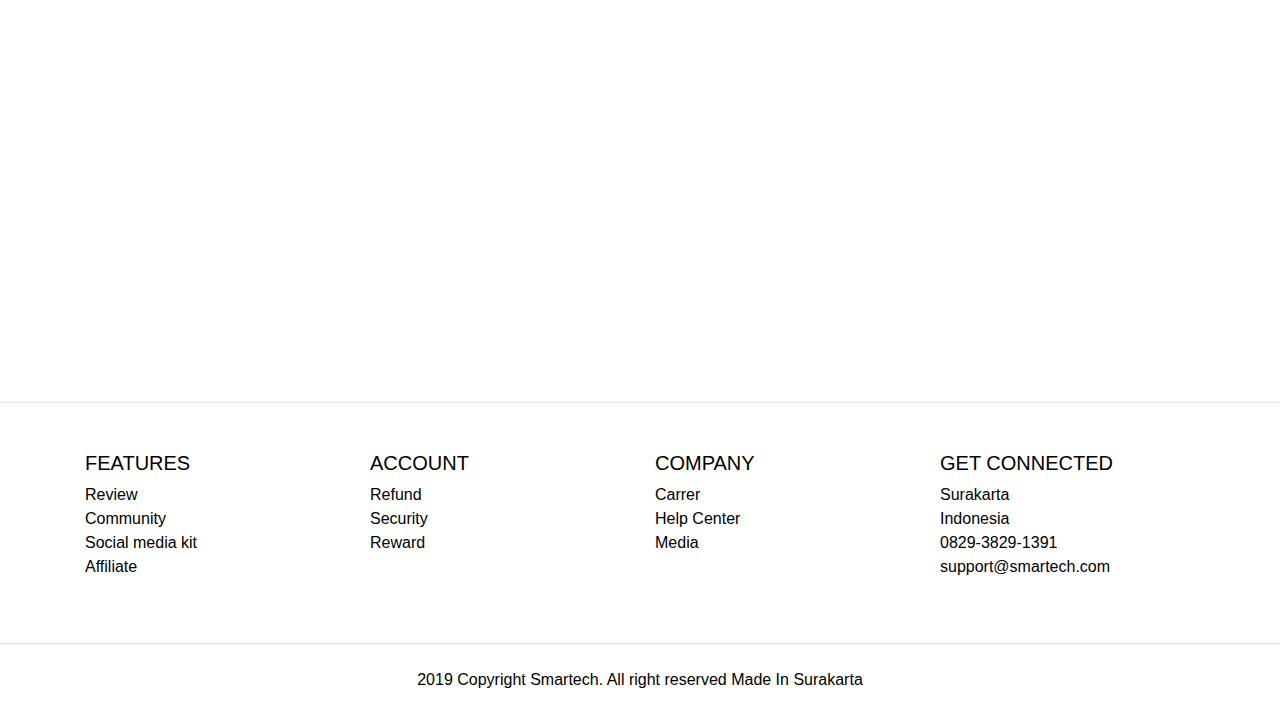
==== commit 106260a0: "rev" ====
--- a/index.html
+++ b/index.html
@@ -199,12 +199,12 @@
                 <div class="col-md-4"></div>
             </div>
             <div class="row buffer">
-                <div class="col-md-4 order-md-3"></div>
-                <div class="col-md-4 text-right order-md-2">
+                <div class="col-md-4"></div>
+                <div class="col-md-4 text-right col-sm-12 order-sm-2 col-xs-12 order-xs-2 ">
                     <h1>Develop</h1>
                     <p class="desc">And our profesional developer will implement the design to code with best algorithm</p>
                 </div>
-                <div class="col-md-4 order-md-1">
+                <div class="col-md-4 col-sm-12 order-sm-1 order-xs-1 col-xs-12">
                     <img class="work-img" src="frontend/images/work2.png" alt="">
                 </div>
             </div>
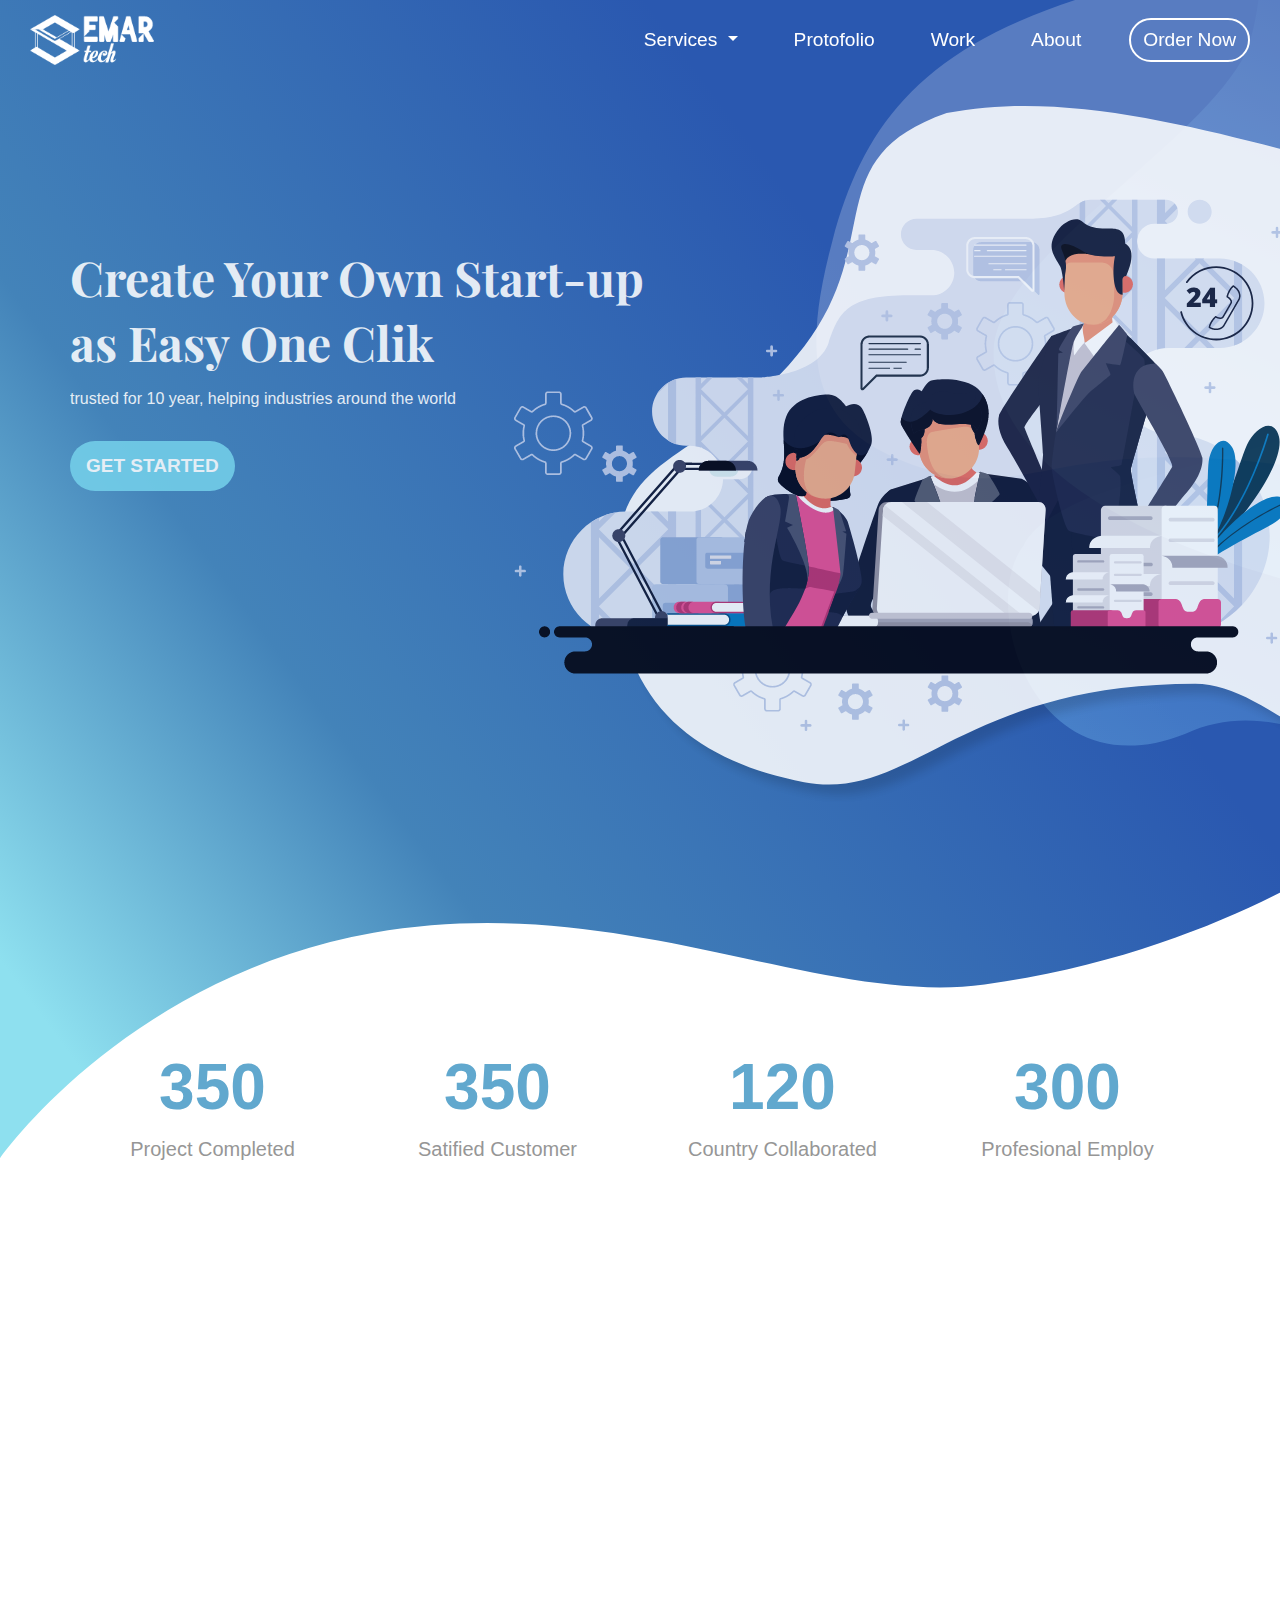
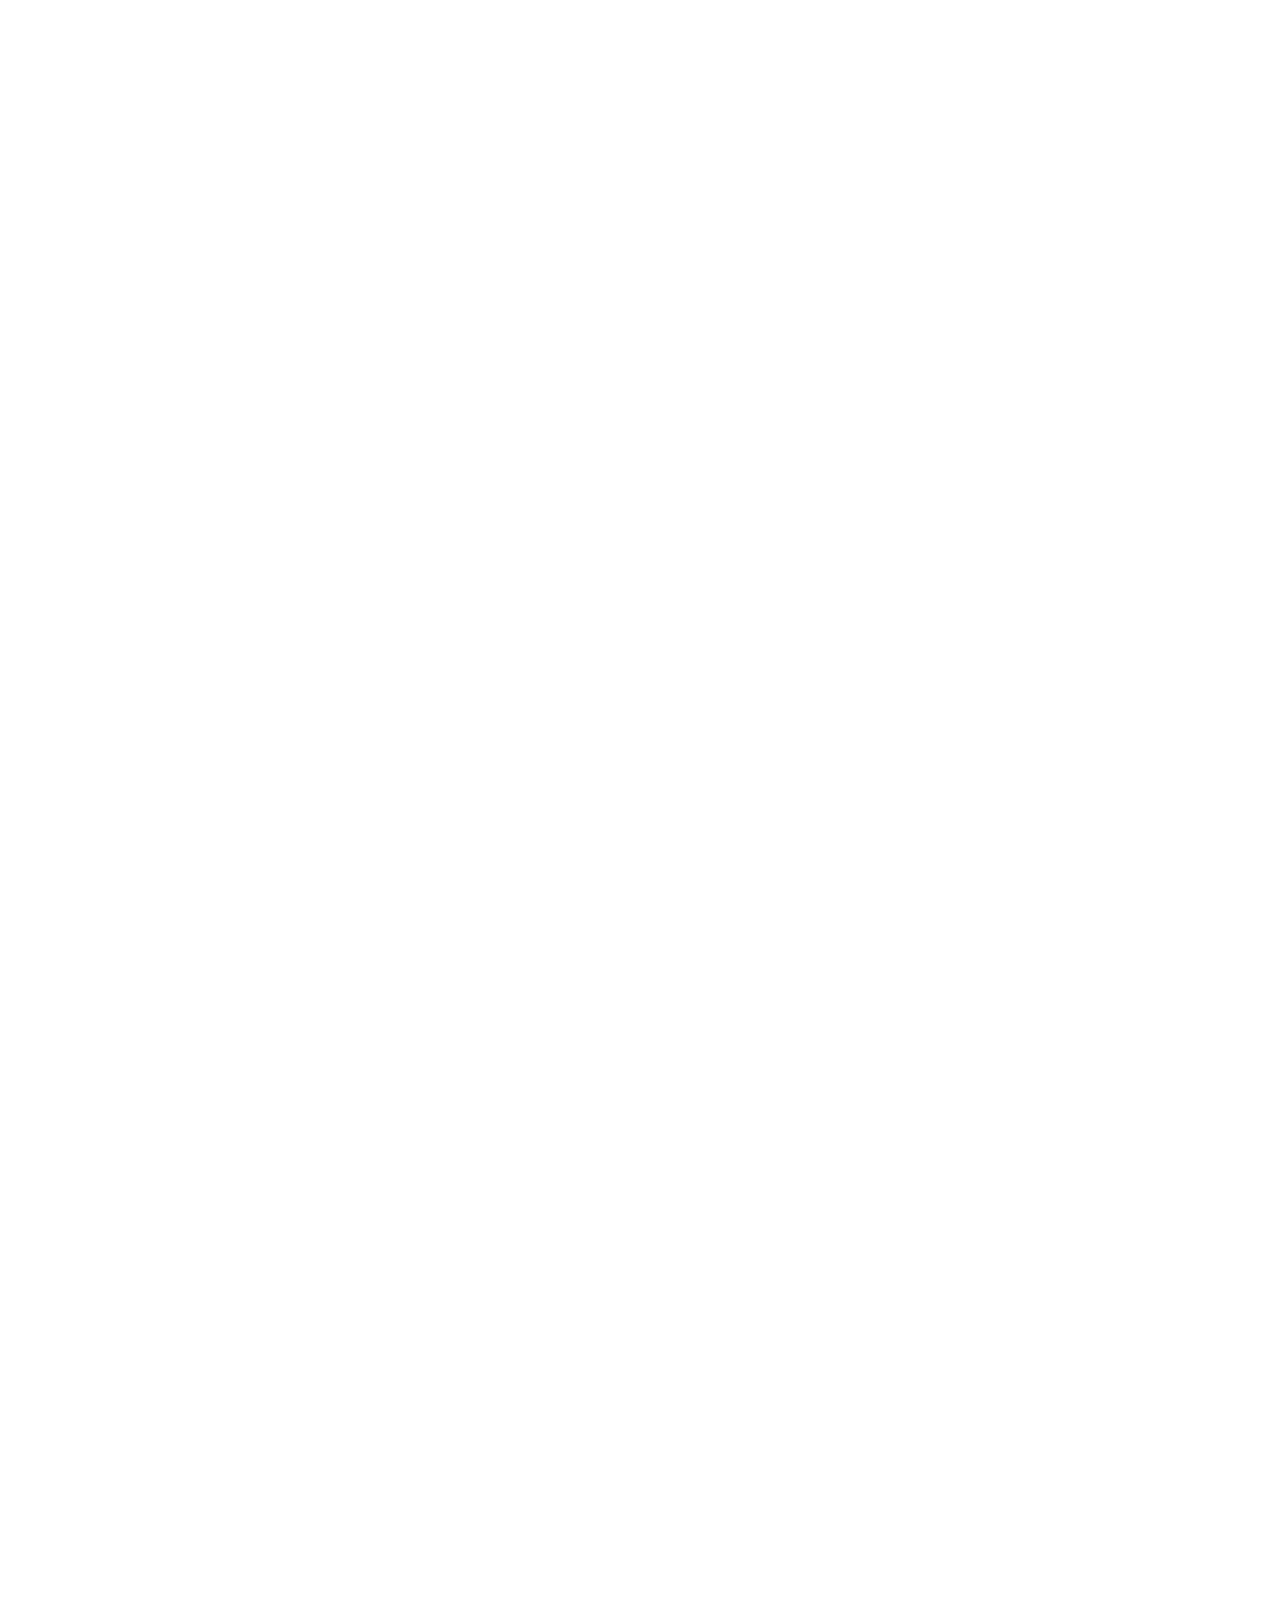
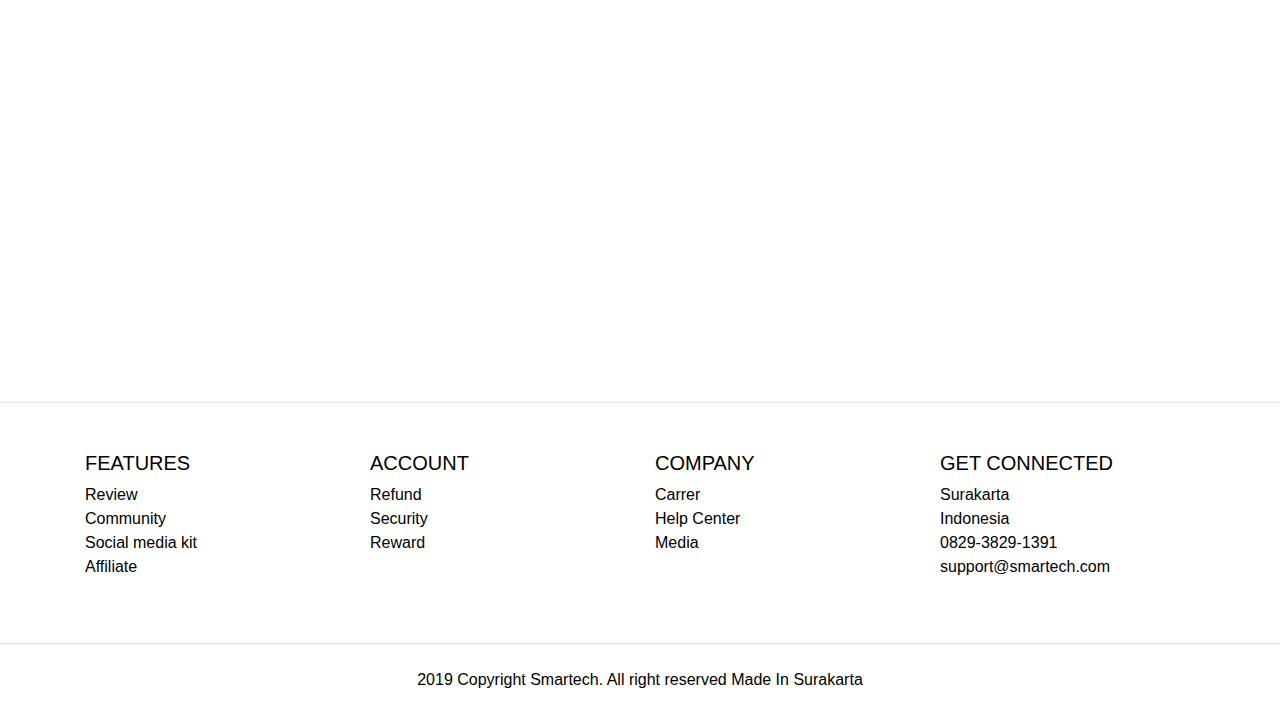
==== commit a579597e: "rev" ====
--- a/index.html
+++ b/index.html
@@ -200,12 +200,13 @@
             </div>
             <div class="row buffer">
                 <div class="col-md-4"></div>
-                <div class="col-md-4 text-right col-sm-12 order-sm-2 col-xs-12 order-xs-2 ">
+                
+                <div class="col-md-4 order-sm-2 order-md-2 order-xs-1 col-xs-12">
+                    <img class="work-img" src="frontend/images/work2.png" alt="">
+                </div>
+                <div class="col-md-4 order-sm-1 order-md-1 text-right col-xs-12 order-xs-2 ">
                     <h1>Develop</h1>
                     <p class="desc">And our profesional developer will implement the design to code with best algorithm</p>
-                </div>
-                <div class="col-md-4 col-sm-12 order-sm-1 order-xs-1 col-xs-12">
-                    <img class="work-img" src="frontend/images/work2.png" alt="">
                 </div>
             </div>
             <div class="row buffer">
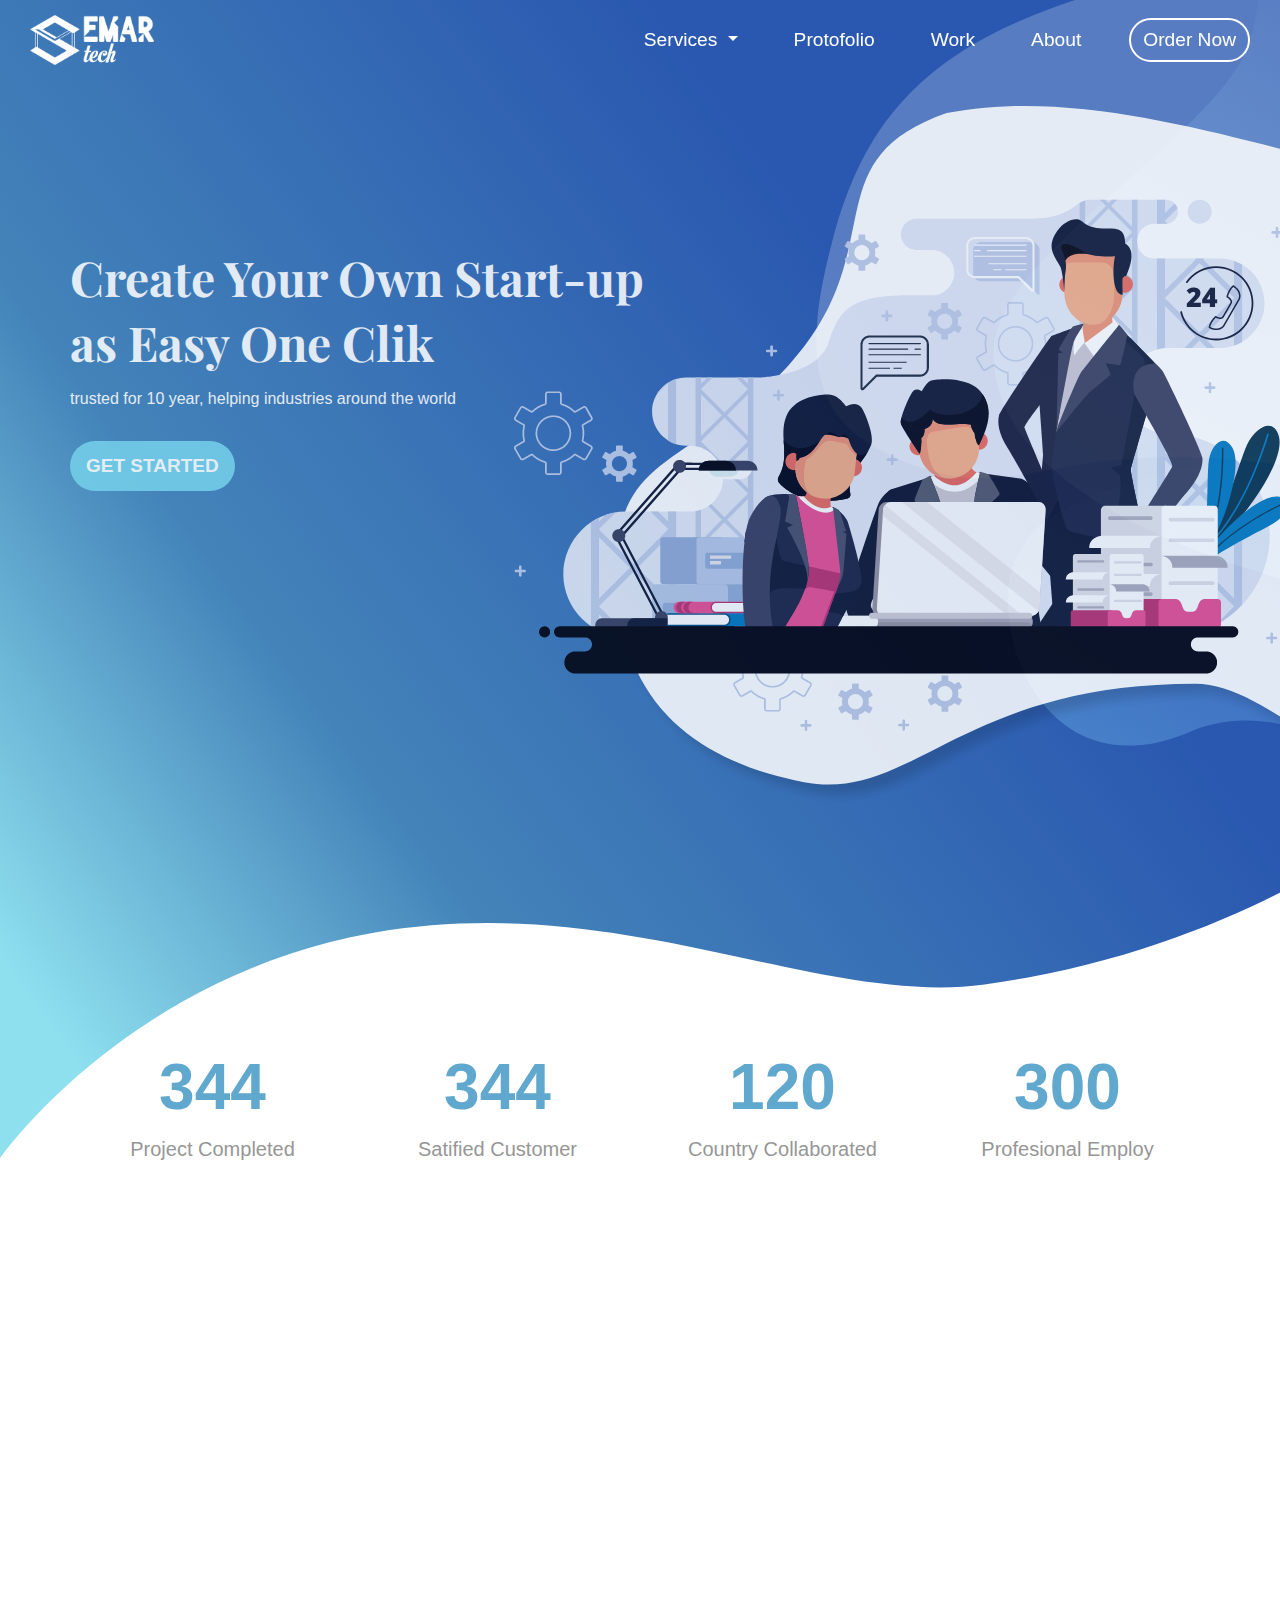
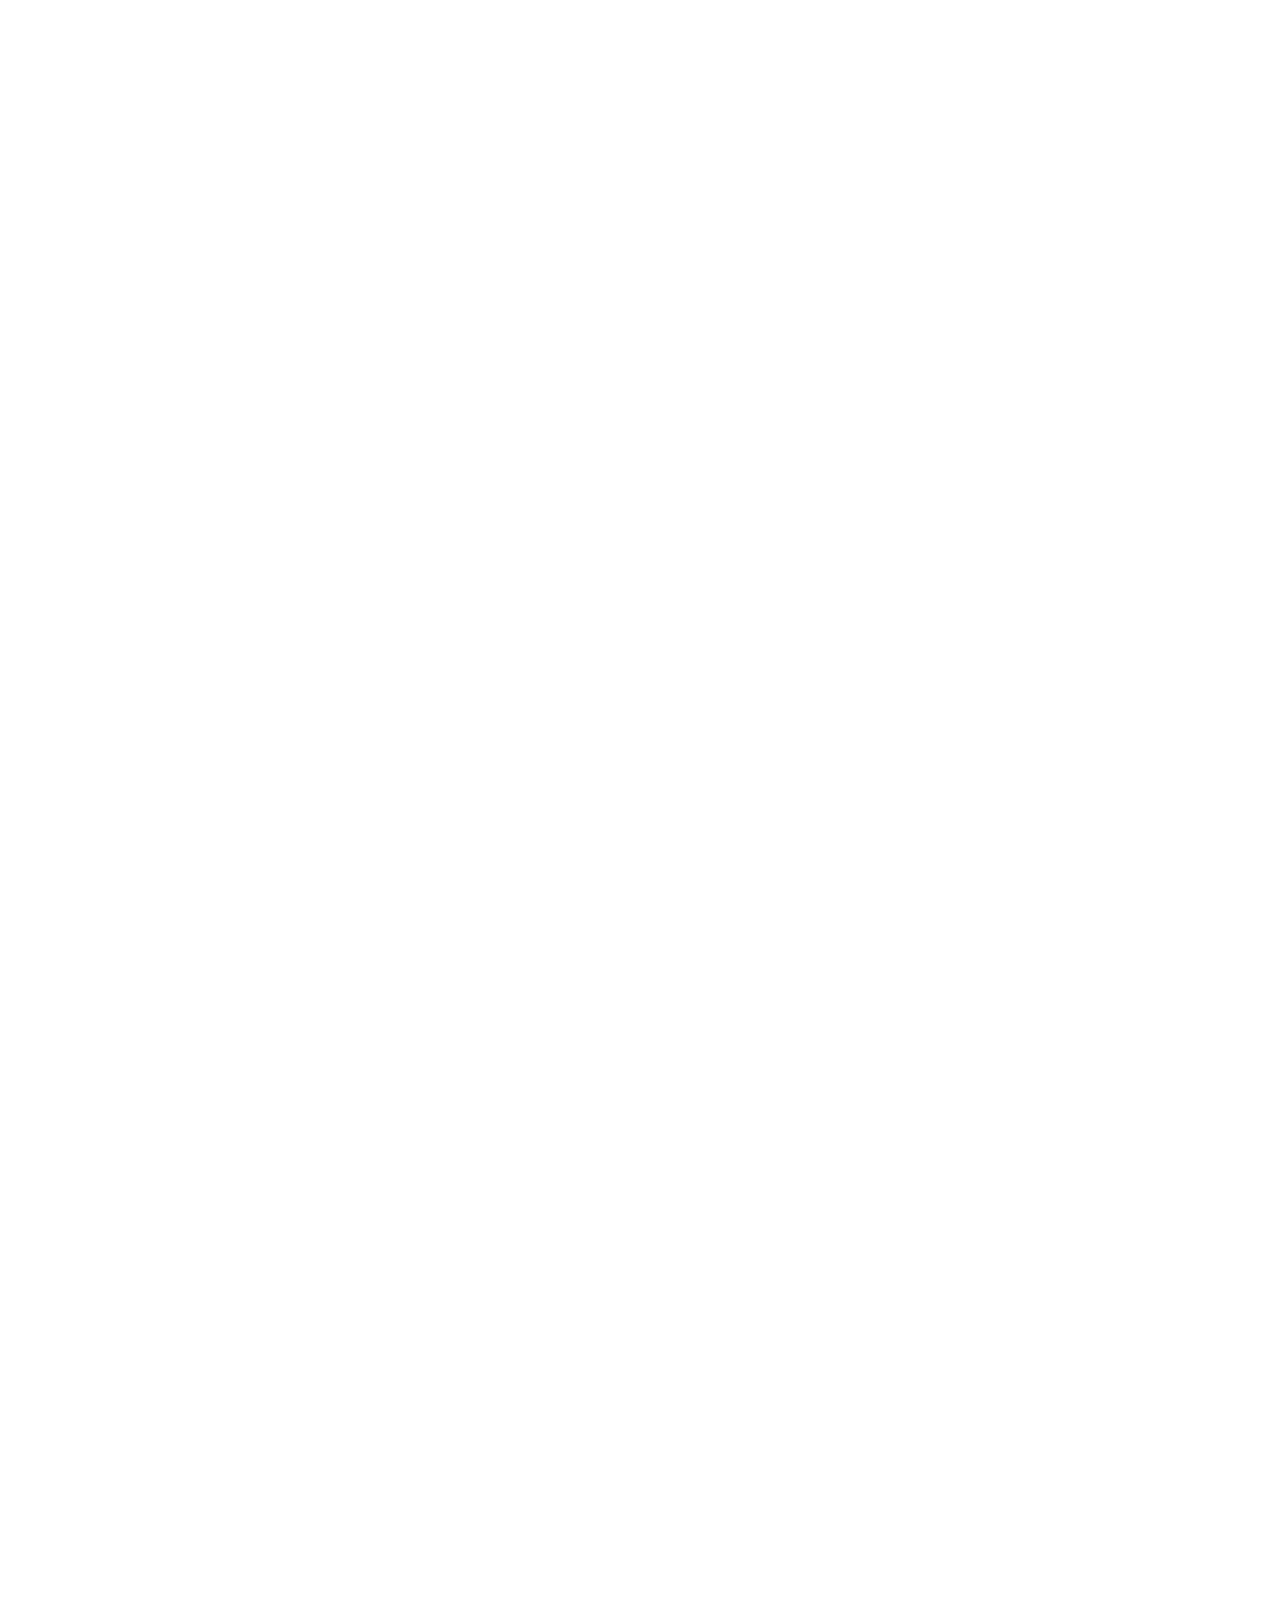
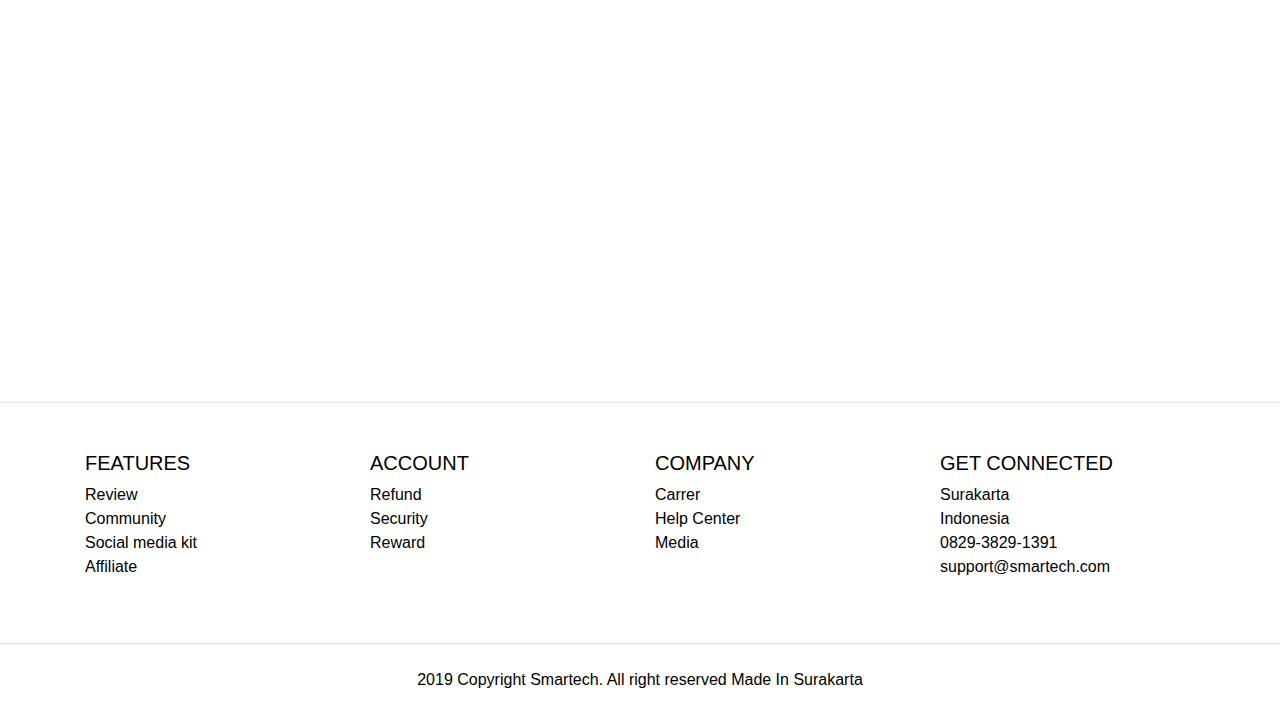
==== commit 4b3737a9: "rev" ====
--- a/index.html
+++ b/index.html
@@ -30,16 +30,16 @@
                         Services
                     </a>
                     <div class="dropdown-menu" aria-labelledby="navbarDropdownMenuLink">
-                        <a class="dropdown-item" href="#">Action</a>
-                        <a class="dropdown-item" href="#">Another action</a>
-                        <a class="dropdown-item" href="#">Something else here</a>
+                        <a class="dropdown-item" href="#">Mobile Apps</a>
+                        <a class="dropdown-item" href="#">Web Apps</a>
+                        <a class="dropdown-item" href="#">Design Apps</a>
                     </div>
                 </li>
                 <li class="nav-item">
                     <a class="nav-link" href="portofolio.html">Protofolio</a>
                 </li>
                 <li class="nav-item">
-                    <a class="nav-link" href="#">Work</a>
+                    <a class="nav-link" href="#work" id="work" >Work</a>
                 </li>
                 <li class="nav-item">
                     <a class="nav-link" href="about.html">About</a>
@@ -178,7 +178,7 @@
     </section>
     
     <!-- How to Work section -->
-    <section class="howtowork fadein">
+    <section id="howtowork" class="howtowork fadein">
         <div class="container">
             <div class="row buffer">
                 <div class="col-md-4"></div>
@@ -421,5 +421,12 @@
                 }); 
             });
         </script>
+        <script>
+            $("#work").click(function() {
+                $('html, body').animate({
+                    scrollTop: $("#howtowork").offset().top
+                }, 2000);
+            });
+        </script>
     </body>
     </html>--- a/frontend/styles/main.css
+++ b/frontend/styles/main.css
@@ -231,4 +231,48 @@
   outline-color: #00FFE2;
   outline-width: 5px;
 }
-/*# sourceMappingURL=main.css.map */+/*# sourceMappingURL=main.css.map */
+/* NAV */
+
+
+
+.custom-menu {
+  padding: 10px 30px;
+  transition: 0.3s;
+  background: #2a58b0;
+}
+.bg-blue{
+  background-color: #4471c6;
+}
+.ml-auto .dropdown-menu {
+  left: auto !important;
+  right: 0px;
+}
+.order-now {
+  border-radius: 50px;
+  border: 2px solid white;
+  margin-left: 20px;
+}
+.nav-item .nav-link, .order-now {
+  font-size: 1.2em;
+  
+}
+.navbar-dark .navbar-nav .nav-link, .order-now {
+  color: white;
+}
+li.nav-item {
+  padding: 0px 20px;
+}
+div#navbarTogglerDemo01 {
+  background: transparent;
+}
+.sticky {
+  background: #61a8ce;
+  transition: 0.3s;
+}
+/* NAV ENDS */
+
+div#navbarTogglerDemo01 {
+  background: #2a58b0;
+  /* width: 100%; */
+}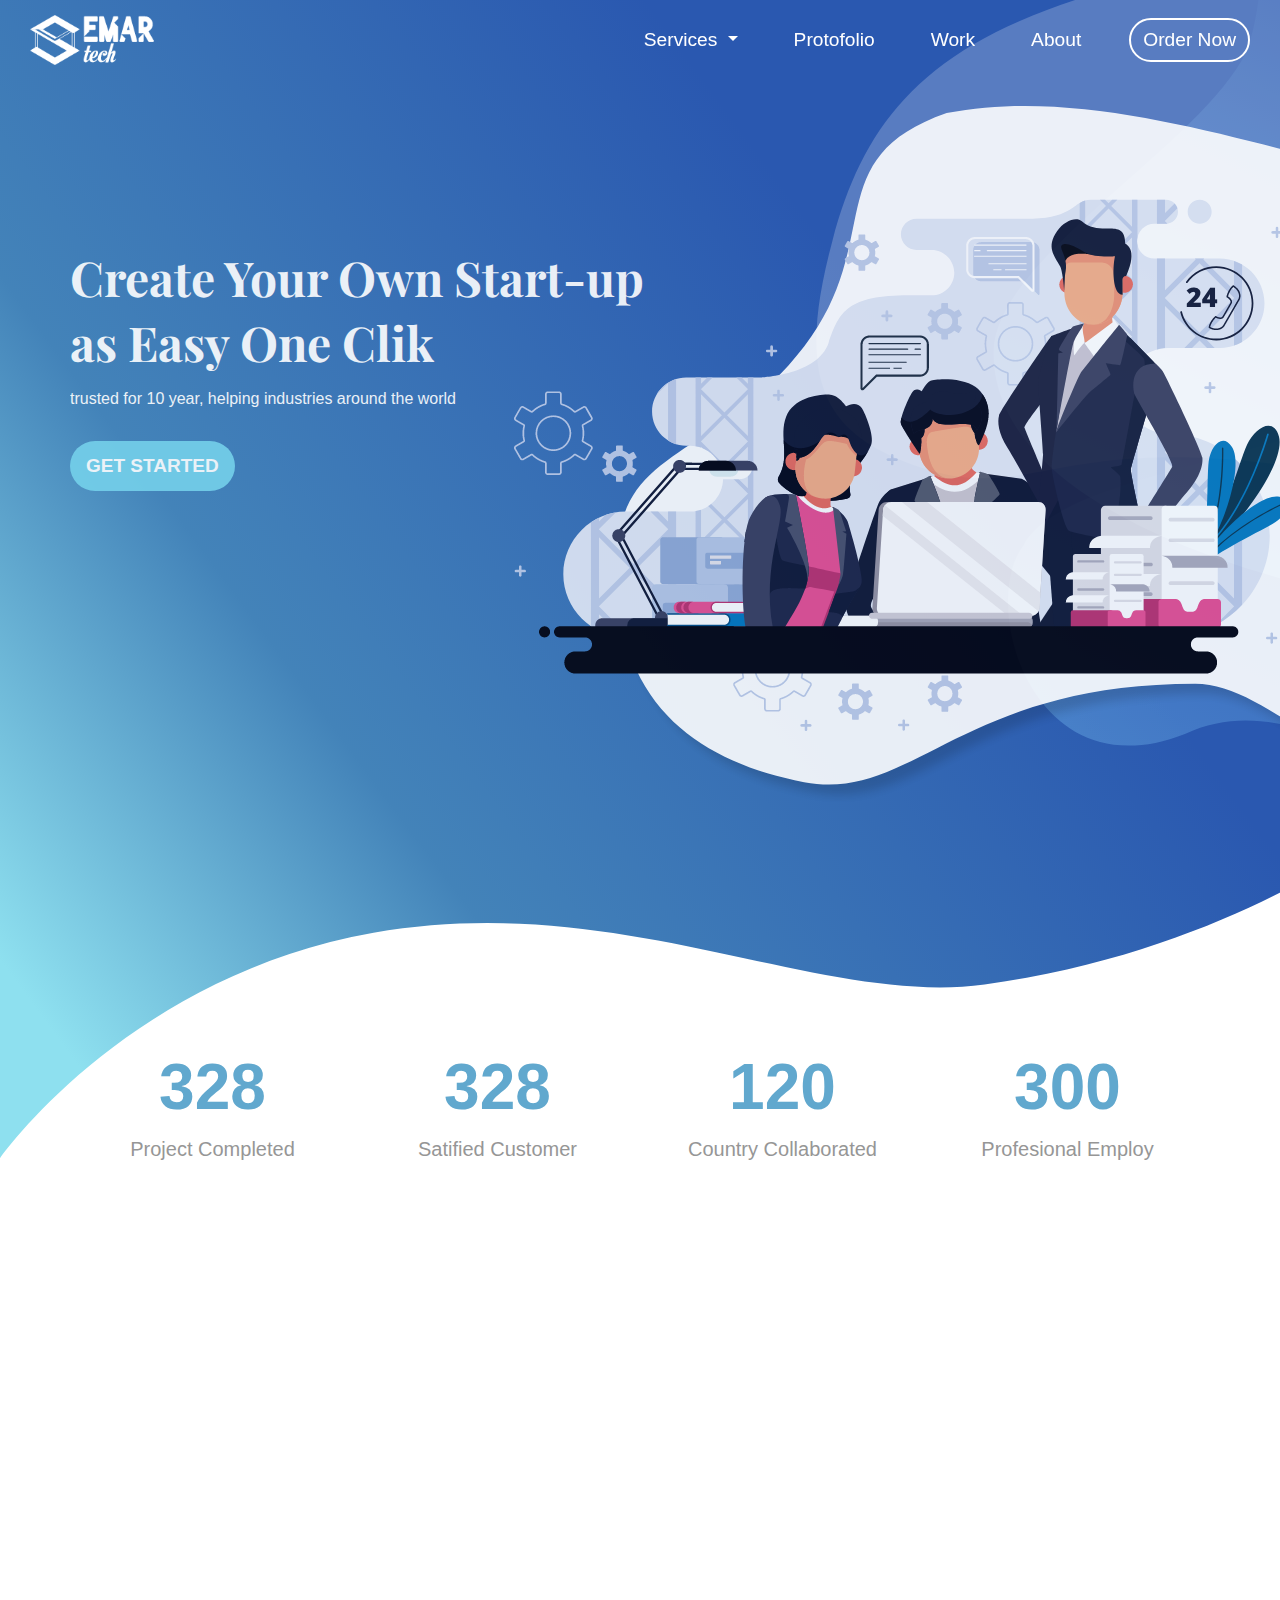
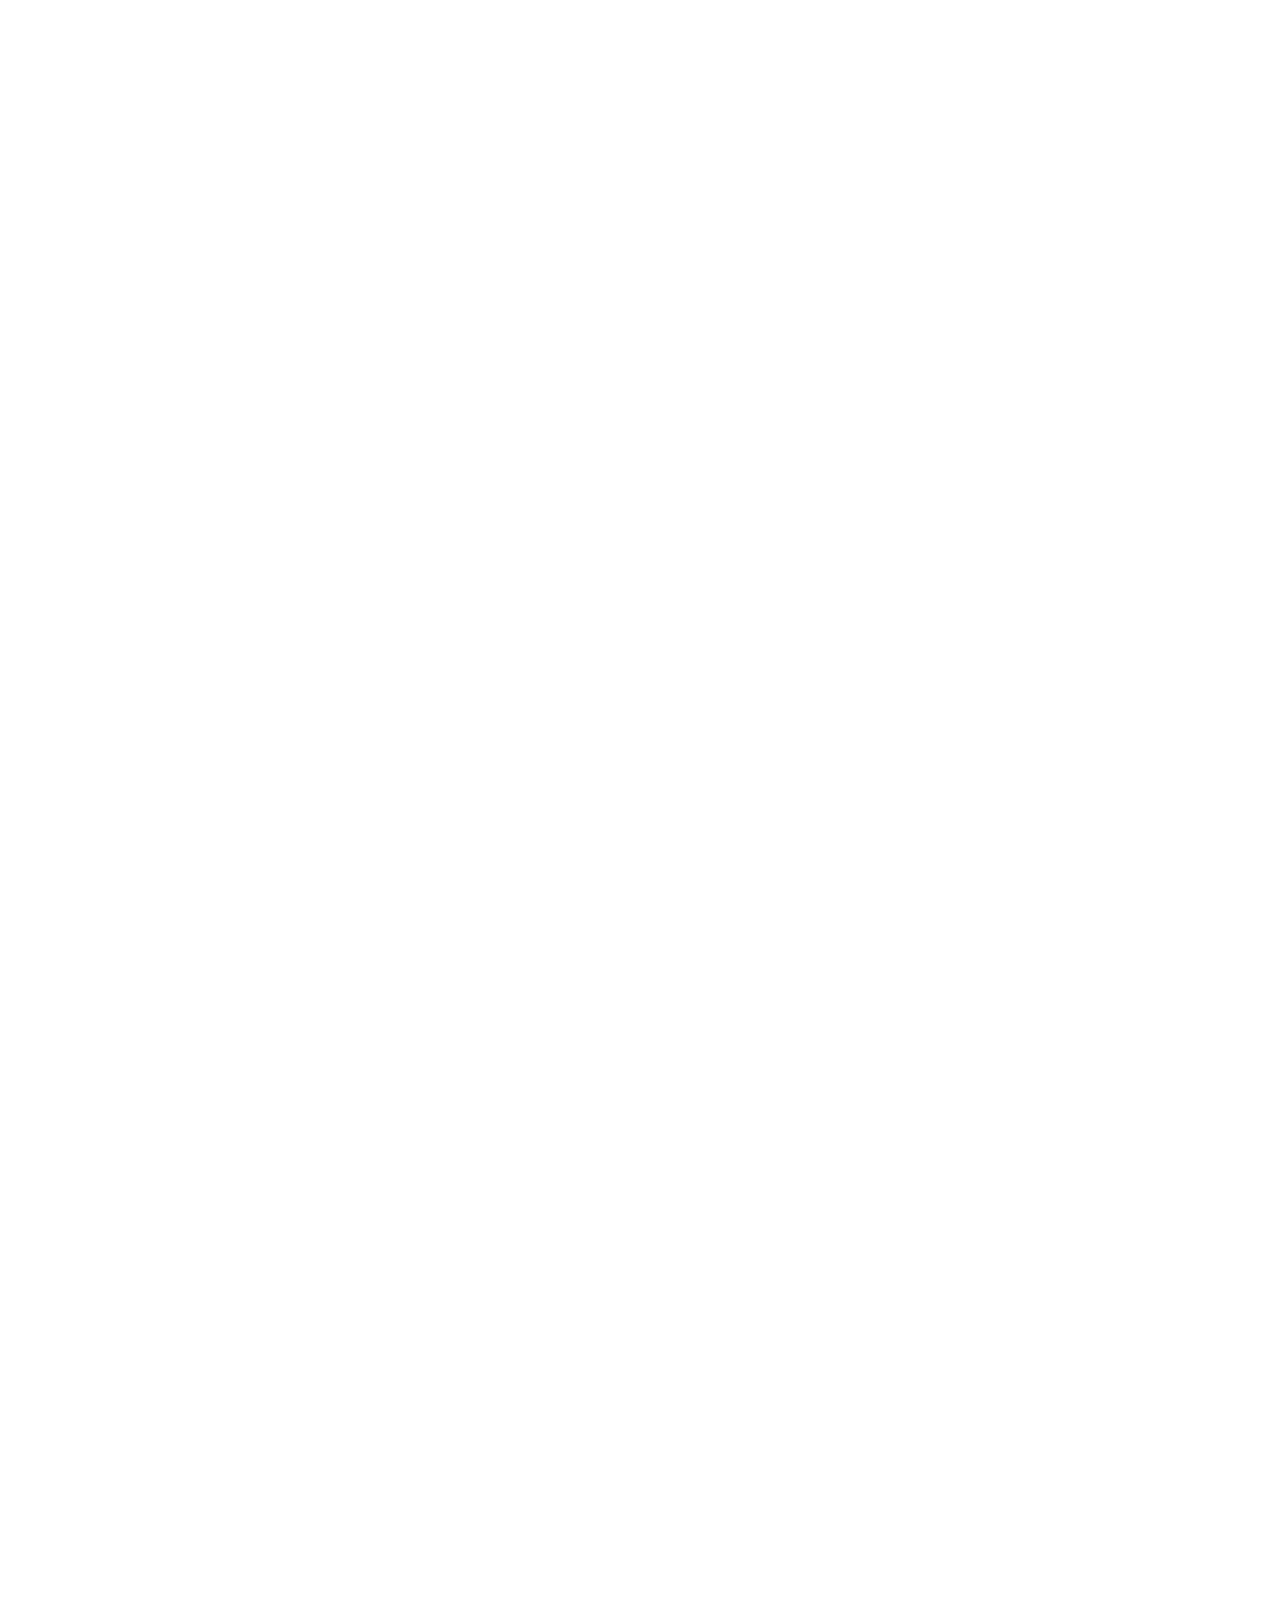
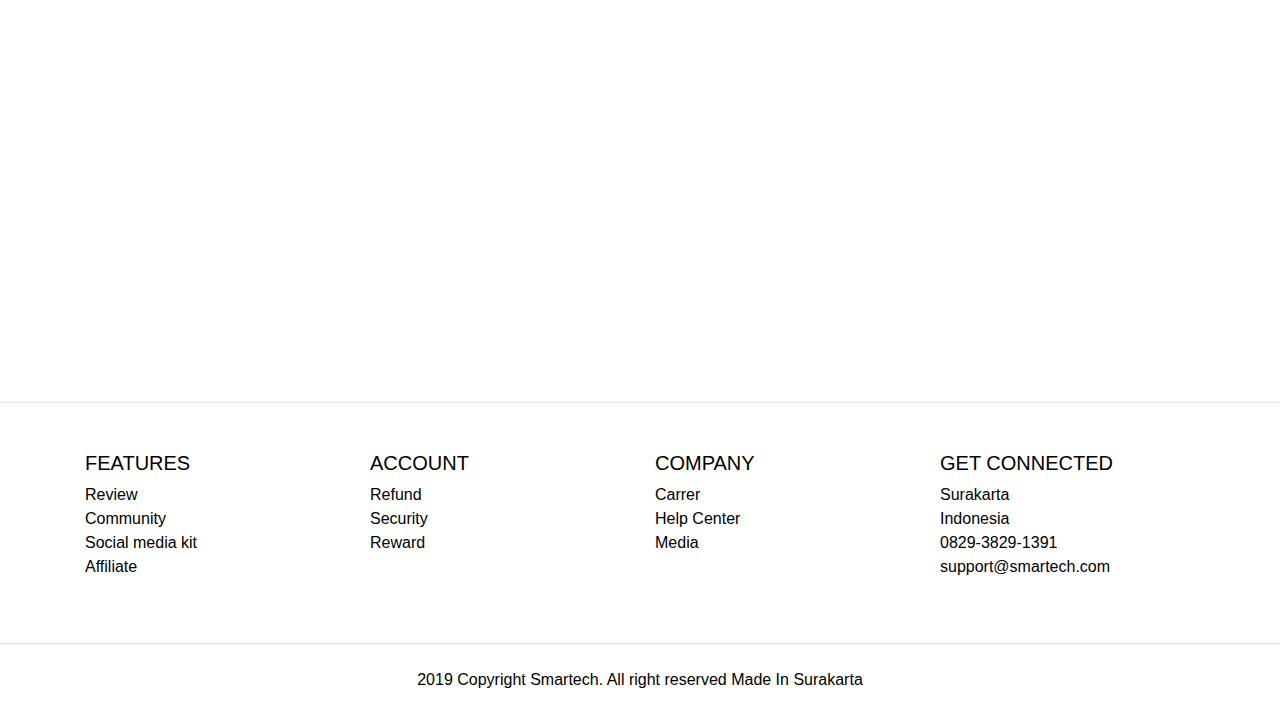
==== commit 5052bc3c: "rev" ====
--- a/index.html
+++ b/index.html
@@ -406,7 +406,7 @@
                         var bottom_of_element = $(this).offset().top + $(this).outerHeight();
                         var bottom_of_window = $(window).scrollTop() + $(window).height();
                         
-                        if( bottom_of_window+500 > bottom_of_element ){
+                        if( bottom_of_window+750 > bottom_of_element ){
                             $(this).animate({'opacity':'1'},1000);
                         }
                         
--- a/frontend/styles/main.css
+++ b/frontend/styles/main.css
@@ -275,4 +275,11 @@
 div#navbarTogglerDemo01 {
   background: #2a58b0;
   /* width: 100%; */
+}
+.custom-menu {
+  background-color: #2a324000;
+  /* padding: 10px 30px; */
+  position: fixed;
+  width: 100%;
+  transition: 0.3s;
 }